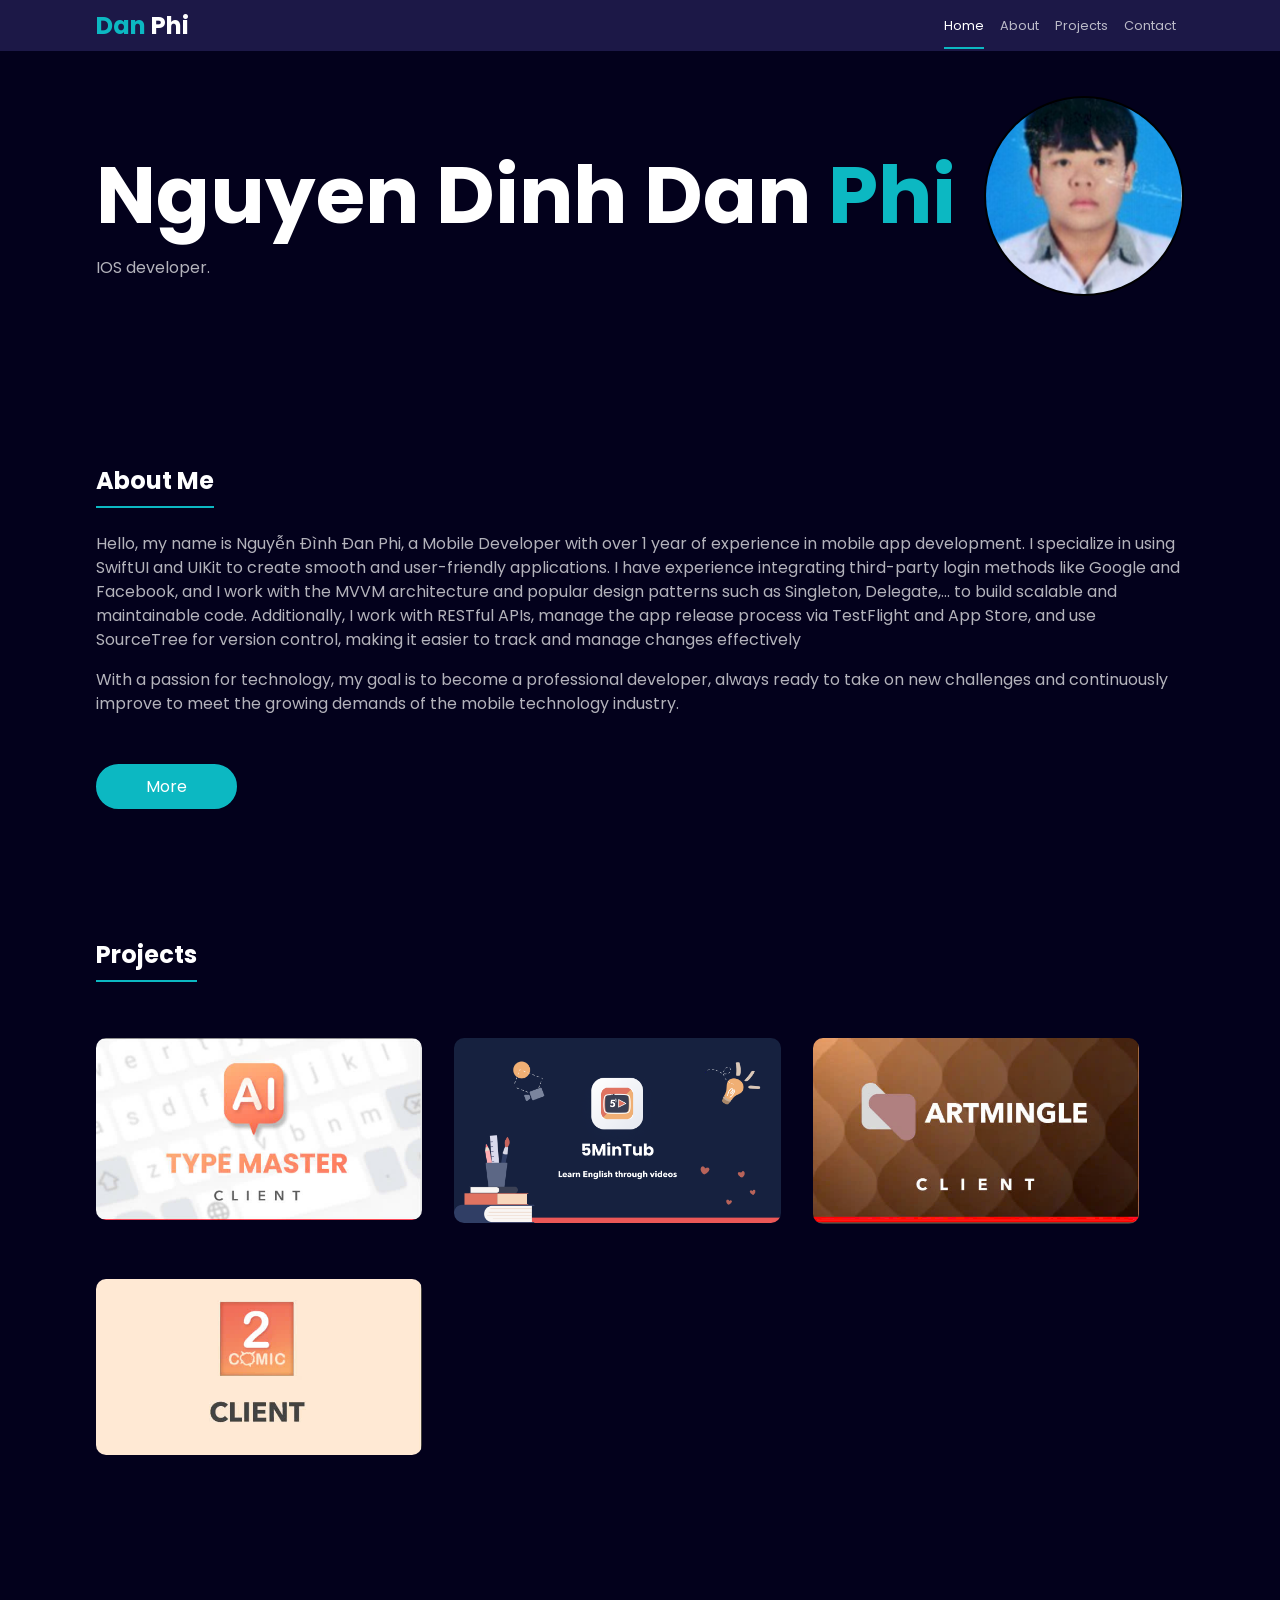
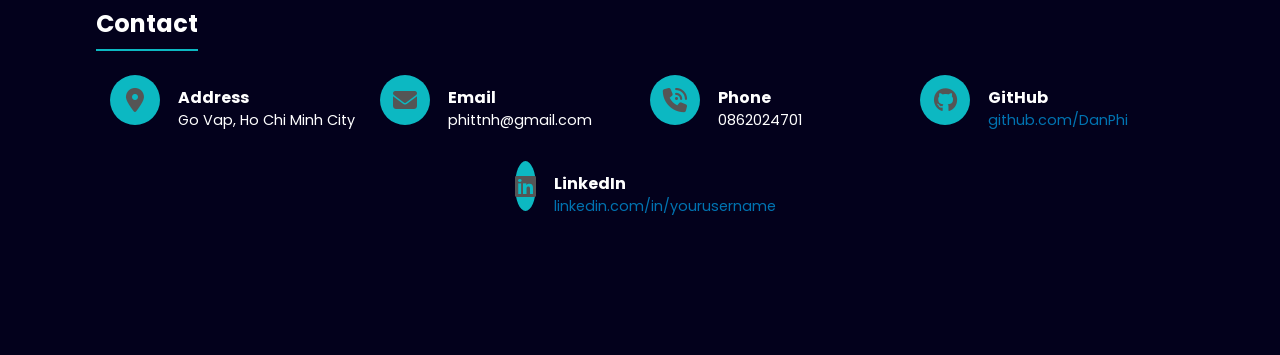
==== index.html @ 1e711413 "." ====
<!DOCTYPE html>
<html lang="en">
  <head>
    <meta charset="UTF-8" />
    <meta http-equiv="X-UA-Compatible" content="IE=edge" />
    <meta name="viewport" content="width=device-width, initial-scale=1.0" />
    <title>Document</title>
    <link
      href="https://fonts.googleapis.com/css2?family=Poppins:wght@200;300;400;500;700&display=swap"
      rel="stylesheet"
    />
    <link
      rel="stylesheet"
      href="https://cdnjs.cloudflare.com/ajax/libs/font-awesome/6.3.0/css/all.min.css"
    />
    <link rel="stylesheet" href="./css/styles.css" />
    <nav class="nav">
        <a href="" class="logo"> <span class="highlighted"> Dan</span> Phi</a>

        <div class="nav-links">
          <a href="#home" class="nav-item nav-item-active">Home</a>
          <a href="#about" class="nav-item">About</a>
          <a href="#projects" class="nav-item">projects</a>
          <a href="#contact" class="nav-item">contact</a>
        </div>

        <div class="toggler">
          <span class="line"></span><span class="line"></span
          ><span class="line"></span>
        </div>
      </nav>
  </head>
  <body>

        <script src="./js/script.js"></script>
        <section class="hero container" id="home">
            <div class="hero-info">
             <h1 class="title">Nguyen Dinh Dan<span class="highlighted"> Phi</span></h1>
             <p class="hero-description">IOS developer.</p>
           </div>
     
           <div class="hero-img">
             <img src="./image/phi.png" alt="Oliver Queen" />
           </div>
      </section>
      <section class="about container" id="about">
      
  
        <div class="about-info">
          <h2 class="secondery-title">About Me</h2>
  
          <p class="description">
            Hello, my name is Nguyễn Đình Đan Phi, a Mobile Developer with over 1 year of experience in mobile app development. 
            I specialize in using SwiftUI and UIKit to create smooth and user-friendly applications. 
            I have experience integrating third-party login methods like Google and Facebook,
             and I work with the MVVM architecture and popular design patterns such as Singleton, Delegate,...
              to build scalable and maintainable code. Additionally,
               I work with RESTful APIs, manage the app release process via 
               TestFlight and App Store, and use SourceTree for version control, 
               making it easier to track and manage changes effectively
          </p>
  
          <p class="description">
            With a passion for technology, my goal is to become a professional developer,
             always ready to take on new challenges and continuously improve to meet the growing demands of the mobile technology industry.
          </p>
  
  
          <a href="#" class="btn btn-secondery">More</a>
        </div>
      </section>
  
       
          
        
      </div>
      <section class="projects container" id="projects">
        <div class="projects-header">
          <h2 class="secondery-title">Projects</h2>
  
          
        </div>
  
        <div class="grid projects-grid">
          <div class="grid-item projects-item all design">
            <a href="https://apps.apple.com/vn/app/typemaster-b%C3%A0n-ph%C3%ADm-ai/id6470351765?l=vi">
            <img src="./image/typemaster.jpg " alt="" />
          </a>
          </div>
          <div class="grid-item projects-item unavailable">
            <img src="./image/5mintub.png" alt="" />
            <div class="caption">The publisher has discontinued publishing on the App Store.
            </div>
          </div>
          <div class="grid-item projects-item unavailable">
            <img src="./image/artmingle.jpg" alt="" />
            <div class="caption">The publisher has discontinued publishing on the App Store.
            </div>
          </div>
          <div class="grid-item projects-item unavailable">
            <img src="./image/2comic.jpg" alt="" />
            <div class="caption">The publisher has discontinued publishing on the App Store.
            </div>
          </div>
          
        </div>
      </section>
      <section class="container contact" id="contact">
        <div class="contact-info">
          <h2 class="secondery-title">Contact</h2>
          <div class="info-container">
            <div class="contact-info-item">
              <div class="contact-info-icon">
                <i class="fa-solid fa-location-dot"></i>
              </div>
              <div class="contact-info-data">
                <h3>Address</h3>
                <p>Go Vap, Ho Chi Minh City</p>
              </div>
            </div>
            <div class="contact-info-item">
              <div class="contact-info-icon">
                <i class="fa-solid fa-envelope"></i>
              </div>
              <div class="contact-info-data">
                <h3>Email</h3>
                <p>phittnh@gmail.com</p>
              </div>
            </div>
            <div class="contact-info-item">
              <div class="contact-info-icon">
                <i class="fa-solid fa-phone-volume"></i>
              </div>
              <div class="contact-info-data">
                <h3>Phone</h3>
                <p>0862024701</p>
              </div>
            </div>
            <div class="contact-info-item">
              <div class="contact-info-icon">
                <i class="fa-brands fa-github"></i>
              </div>
              <div class="contact-info-data">
                <h3>GitHub</h3>
                <p><a href="https://github.com/NguyenDinhDanPhi" target="_blank">github.com/DanPhi</a></p>
              </div>
            </div>
            <div class="contact-info-item">
              <div class="contact-info-icon">
                <i class="fa-brands fa-linkedin"></i>
              </div>
              <div class="contact-info-data">
                <h3>LinkedIn</h3>
                <p><a href="https://linkedin.com/in/yourusername" target="_blank">linkedin.com/in/yourusername</a></p>
              </div>
            </div>
          </div>
        </div>
      </section>
      
  
          <footer class="footer">
      </footer>  
        
  </body>
</html>
---- css/styles.css ----
* {
    box-sizing: border-box;
    margin: 0;
  }
  
  :root {
    --primary: #03011c;
    --secondery: #1c1847;
    --accent: #0cb8c2;
    --text: #fff;
  }
  
  html {
    scroll-behavior: smooth;
  }
  
  body {
    background: var(--primary);
    font-family: Poppins, sans-serif;
  }
  
  a {
    text-decoration: none;
    color: var(--text);
  }
  
  img {
    width: 100%;
  }
  /* utility classes */
.container {
    padding: 4rem 2rem;
    color: var(--text);
  }
  
  .highlighted {
    color: var(--accent);
  }
  
  .hidden {
    display: none;
  }
  
  .btn {
    background-color: var(--accent);
    color: var(--text);
    padding: 0.5rem 3rem;
    border-radius: 5rem;
    display: inline-block;
    margin-top: 2rem;
    border: 2px solid var(--accent);
  }
  
  .btn:hover {
    background-color: transparent;
    color: var(--accent);
  }
  .nav {
    background-color: var(--secondery);
    display: flex;
    justify-content: space-between;
    padding: 0.5rem 1rem;
    position: fixed;
    width: 100%;
  }
  
  .logo {
    font-weight: 700;
    font-size: 1.5rem;
  }
  
  .nav-links {
    position: absolute;
    display: flex;
    flex-direction: column;
    top: 50px;
    background-color: var(--secondery);
    width: 100%;
    left: -200%;
    padding: 1rem;
    transition: left 0.5s ease;
  }
  
  .nav-active {
    left: 0;
  }
  
  .nav-item {
    font-size: 0.8rem;
    opacity: 0.7;
    display: block;
    text-align: center;
    margin-bottom: 1rem;
    text-transform: capitalize;
    position: relative;
  }
  
  .nav-item::after {
    content: "";
    display: block;
    width: 100%;
    height: 2px;
    background-color: rgb(56, 56, 56);
    margin-top: 0.5rem;
  }
  
  .nav-item:hover {
    opacity: 1;
  }
  
  .nav-item-active::after {
    background-color: var(--accent);
    opacity: 1;
  }
  
  .toggler .line {
    width: 30px;
    height: 2px;
    display: block;
    background-color: var(--text);
    margin: 5px;
  }
  /* Hero styles */
.hero {
    display: flex;
    flex-direction: column-reverse;
    justify-content: center;
    align-items: center;
    color: var(--text);
  }
  
  .hero-img {
    padding-top: 2rem;
  }

  .hero-img img {
    width: 200px; /* Đặt kích thước chiều rộng (có thể tùy chỉnh) */
    height: 200px; /* Đặt kích thước chiều cao để tạo hình vuông */
    border-radius: 50%; /* Làm tròn hình ảnh */
    object-fit: cover; /* Đảm bảo hình ảnh không bị méo */
    border: 2px solid #000; /* (Tùy chọn) Thêm viền */
  }
  
  .hero-info {
    text-align: center;
    padding-top: 3rem;
  }
  
  .title {
    font-size: 2.5rem;
  }
  
  .hero-description {
    opacity: 0.7;
  }
  .about {
    color: var(--text);
  }
  
  .about-info {
    padding-top: 2rem;
  }
  
  .description {
    opacity: 0.7;
    font-size: 0.8rem;
    margin-bottom: 1rem;
    line-height: 1.5;
  }
  
  .secondery-title {
    display: inline-block;
    margin-bottom: 1.5rem;
  }
  
  .secondery-title::after {
    content: "";
    display: block;
    width: 100%;
    height: 2px;
    margin-top: 0.5rem;
    background-color: var(--accent);
  }
  /* Services styles */
.services-item {
    background: var(--secondery);
    border-radius: 10px;
    text-align: center;
    padding: 2rem 1rem;
    margin-bottom: 1.5rem;
  }
  
  .services-item i {
    font-size: 4rem;
    color: var(--accent);
    margin-bottom: 2rem;
  }
  /* Projects styles */
.projects-header {
    padding-bottom: 2rem;
  }
  
  .projects-tab-btn {
    background-color: transparent;
    border: 2px solid var(--accent);
    color: var(--text);
    padding: 0.3rem 1.5rem;
    border-radius: 5rem; 
    margin-right: 0.5rem;
    margin-bottom: 0.5rem;
  }
  
  .projects-tab-btn-active {
    background-color: var(--accent);
  }
  
  .projects-item {
    margin-bottom: 1rem;
  }
  
  .projects-item img {
    border-radius: 10px;
  }
  /* contact styles */
.contact-info-item {
    display: flex;
  }
  
  .contact-info-icon {
    width: 50px;
    height: 50px;
    background-color: var(--accent);
    border-radius: 50%;
    display: flex;
    justify-content: center;
    align-items: center;
    margin-right: 0.5rem;
    margin-bottom: 1rem;
  }
  
  .contact-form form {
    display: flex;
    flex-direction: column;
  }
  
  input,
  textarea {
    background: var(--secondery);
    border: none;
    border-radius: 10px;
    margin-top: 1rem;
    padding: 0.8rem 1rem;
  }
  .footer {
    color: var(--text);
    text-align: center;
    padding: 2rem 0;
  }
  /* Desktop Design */
@media screen and (min-width: 700px) {
    .container {
      padding: 4rem 6rem;
    }
  
    .description {
      font-size: 1rem;
    }
  
    /* grid */
    .grid {
      display: flex;
      gap: 2rem;
      flex-wrap: wrap;
    }
  
    .grid-item {
      width: 30%;
    }
  
    /* nav */
    .nav {
      padding-left: 6rem;
      padding-right: 6rem;
      justify-content: space-between;
      align-items: center;
    }
  
    .toggler {
      display: none;
    }
  
    .nav-links {
      position: static;
      flex-direction: row;
      padding: 0;
      width: auto;
    }
  
    .nav-item {
      margin: 0 0.5rem;
    }
  
    .nav-item::after {
      position: absolute;
      top: 30px;
      margin: 0;
      background: none;
    }
  
    .nav-item-active {
      opacity: 1;
    }
  
    .nav-item-active::after {
      background: var(--accent);
    }
  
    /* hero */
    .hero {
      flex-direction: row;
      justify-content: space-between;
    }
  
    .hero-info {
      text-align: left;
    }
  
    .title {
      font-size: 5rem;
    }
  
        /* About */
        .about {
        display: flex;
        justify-content: space-between;
        }
    
        .about-img {
        width: 40%;
        }
    
        .about-info {
        width: 100%;
        }
    
        /* contact */
       /* Contact Section */
.contact {
    display: flex;
    justify-content: center;
    align-items: flex-start;
  }
  
  .info-container {
    display: flex;
    flex-wrap: wrap; /* Để tự động xuống dòng nếu không đủ chỗ */
    gap: 20px;       /* Khoảng cách giữa các mục */
    justify-content: center;
  }
  
  .contact-info-item {
    display: flex;
    align-items: center;
    gap: 10px; /* Khoảng cách giữa icon và nội dung */
    width: 250px; /* Đặt kích thước cố định hoặc linh hoạt */
  }
  
  .contact-info-icon {
    font-size: 1.5rem;
    color: #555;
  }
  
  .contact-info-data h3 {
    font-size: 1rem;
    margin: 0;
  }
  
  .contact-info-data p {
    margin: 0;
    font-size: 0.9rem;
  }
  
  .contact-info-data a {
    color: #0073b1;
    text-decoration: none;
  }
  
  .contact-info-data a:hover {
    text-decoration: underline;
  }  
 }
 .grid-item.unavailable {
  position: relative;
  display: inline-block;
}

.grid-item.unavailable .caption {
  display: none;
  position: absolute;
  bottom: 10px;
  left: 50%;
  transform: translateX(-50%);
  background-color: rgba(0, 0, 0, 0.7);
  color: #fff;
  padding: 5px 10px;
  border-radius: 5px;
  font-size: 14px;
  width: 80%; /* Tăng chiều ngang bằng % */
  text-align: center; /* Canh giữa nội dung */
}


.grid-item.unavailable:hover .caption {
  display: block;
}
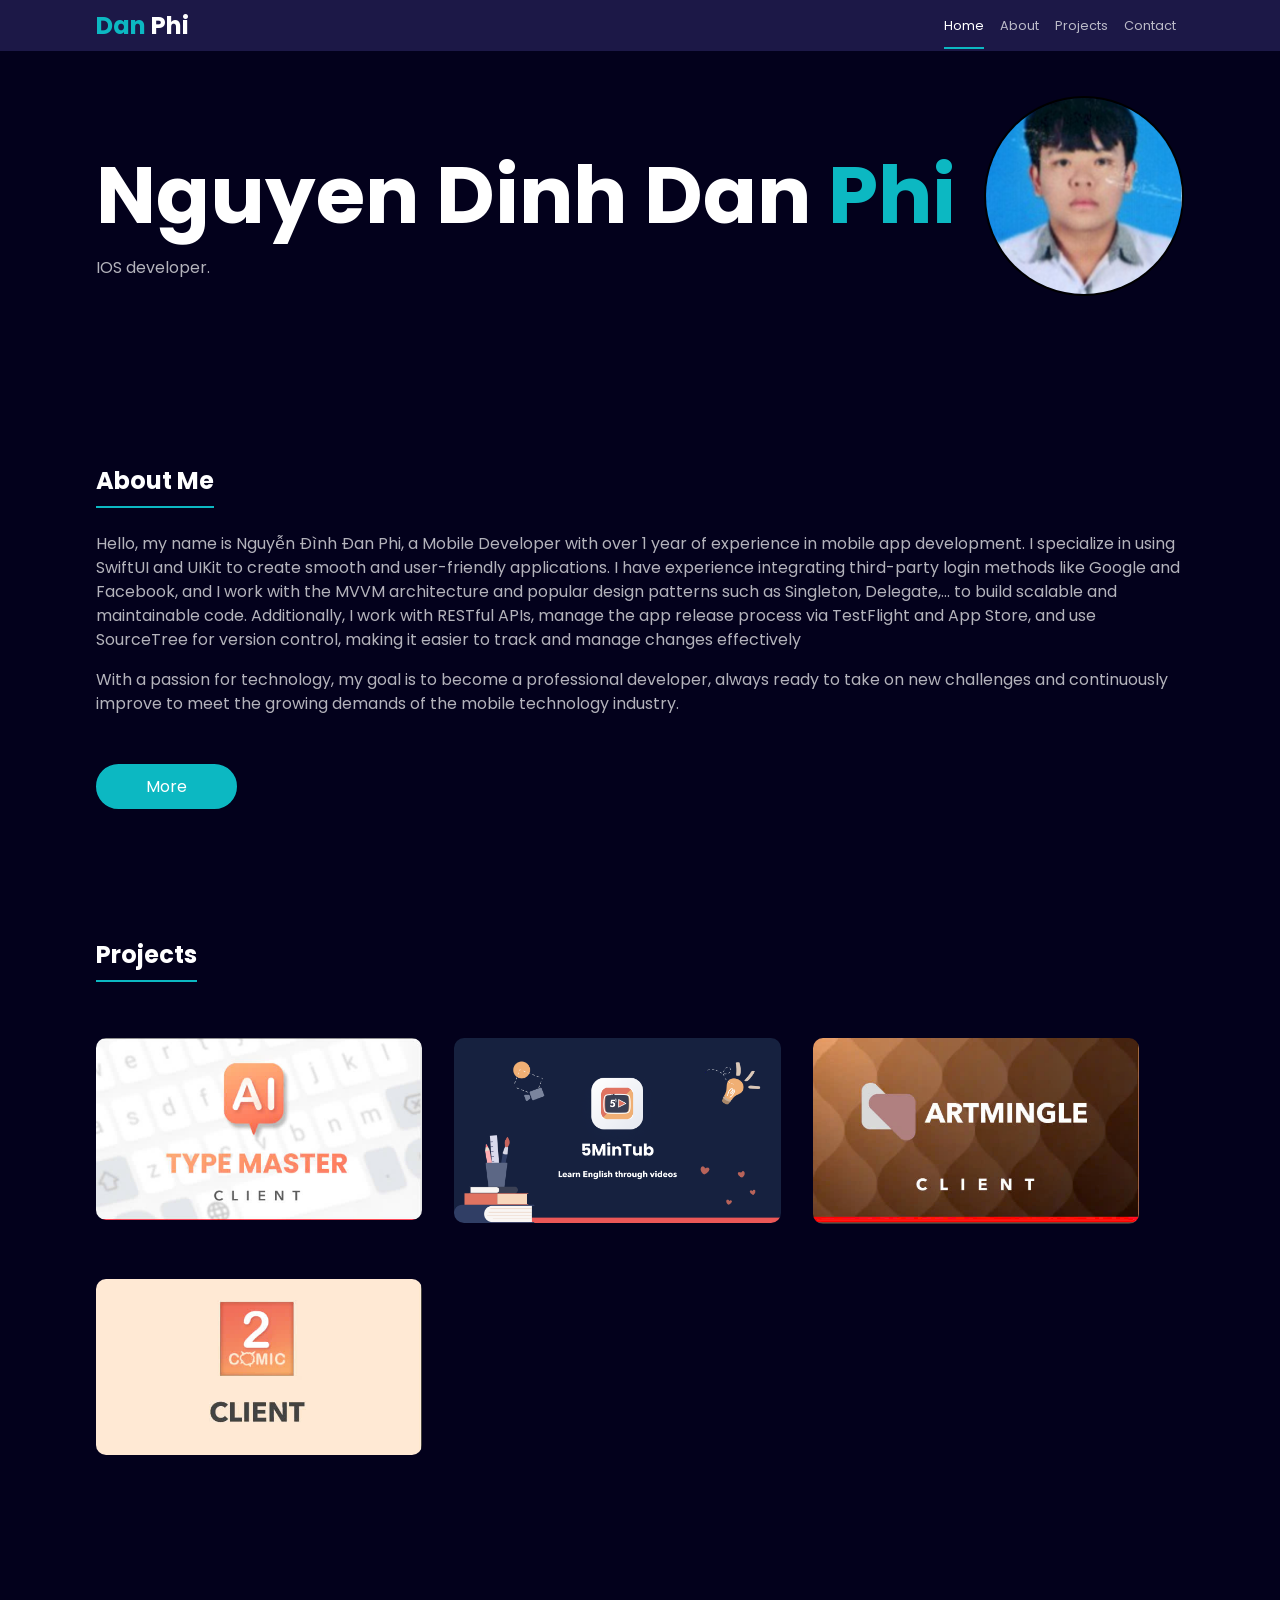
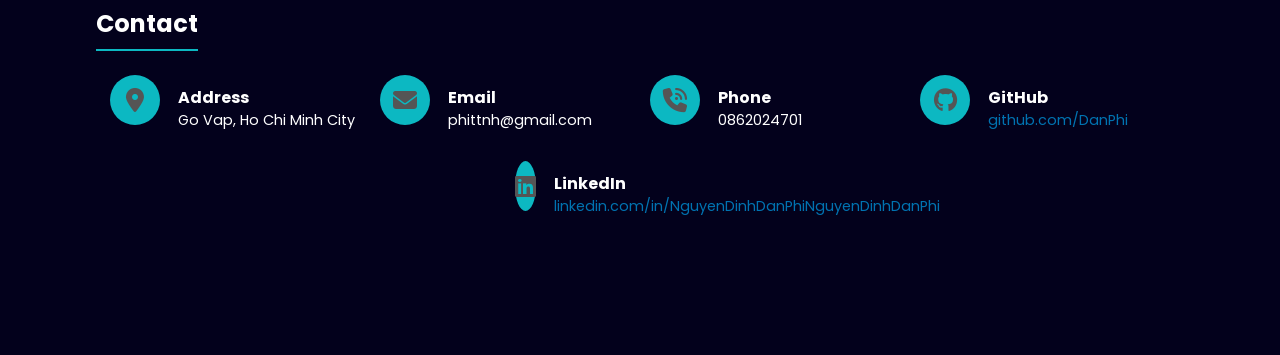
==== commit 19fa69f9: "change link" ====
--- a/index.html
+++ b/index.html
@@ -4,7 +4,8 @@
     <meta charset="UTF-8" />
     <meta http-equiv="X-UA-Compatible" content="IE=edge" />
     <meta name="viewport" content="width=device-width, initial-scale=1.0" />
-    <title>Document</title>
+    <title>Nguyen Dinh Dan Phi
+    </title>
     <link
       href="https://fonts.googleapis.com/css2?family=Poppins:wght@200;300;400;500;700&display=swap"
       rel="stylesheet"
@@ -151,7 +152,7 @@
               </div>
               <div class="contact-info-data">
                 <h3>LinkedIn</h3>
-                <p><a href="https://linkedin.com/in/yourusername" target="_blank">linkedin.com/in/yourusername</a></p>
+                <p><a href="https://www.linkedin.com/in/nguyen-dinh-dan-phi-95a1b9267/" target="_blank">linkedin.com/in/NguyenDinhDanPhiNguyenDinhDanPhi</a></p>
               </div>
             </div>
           </div>
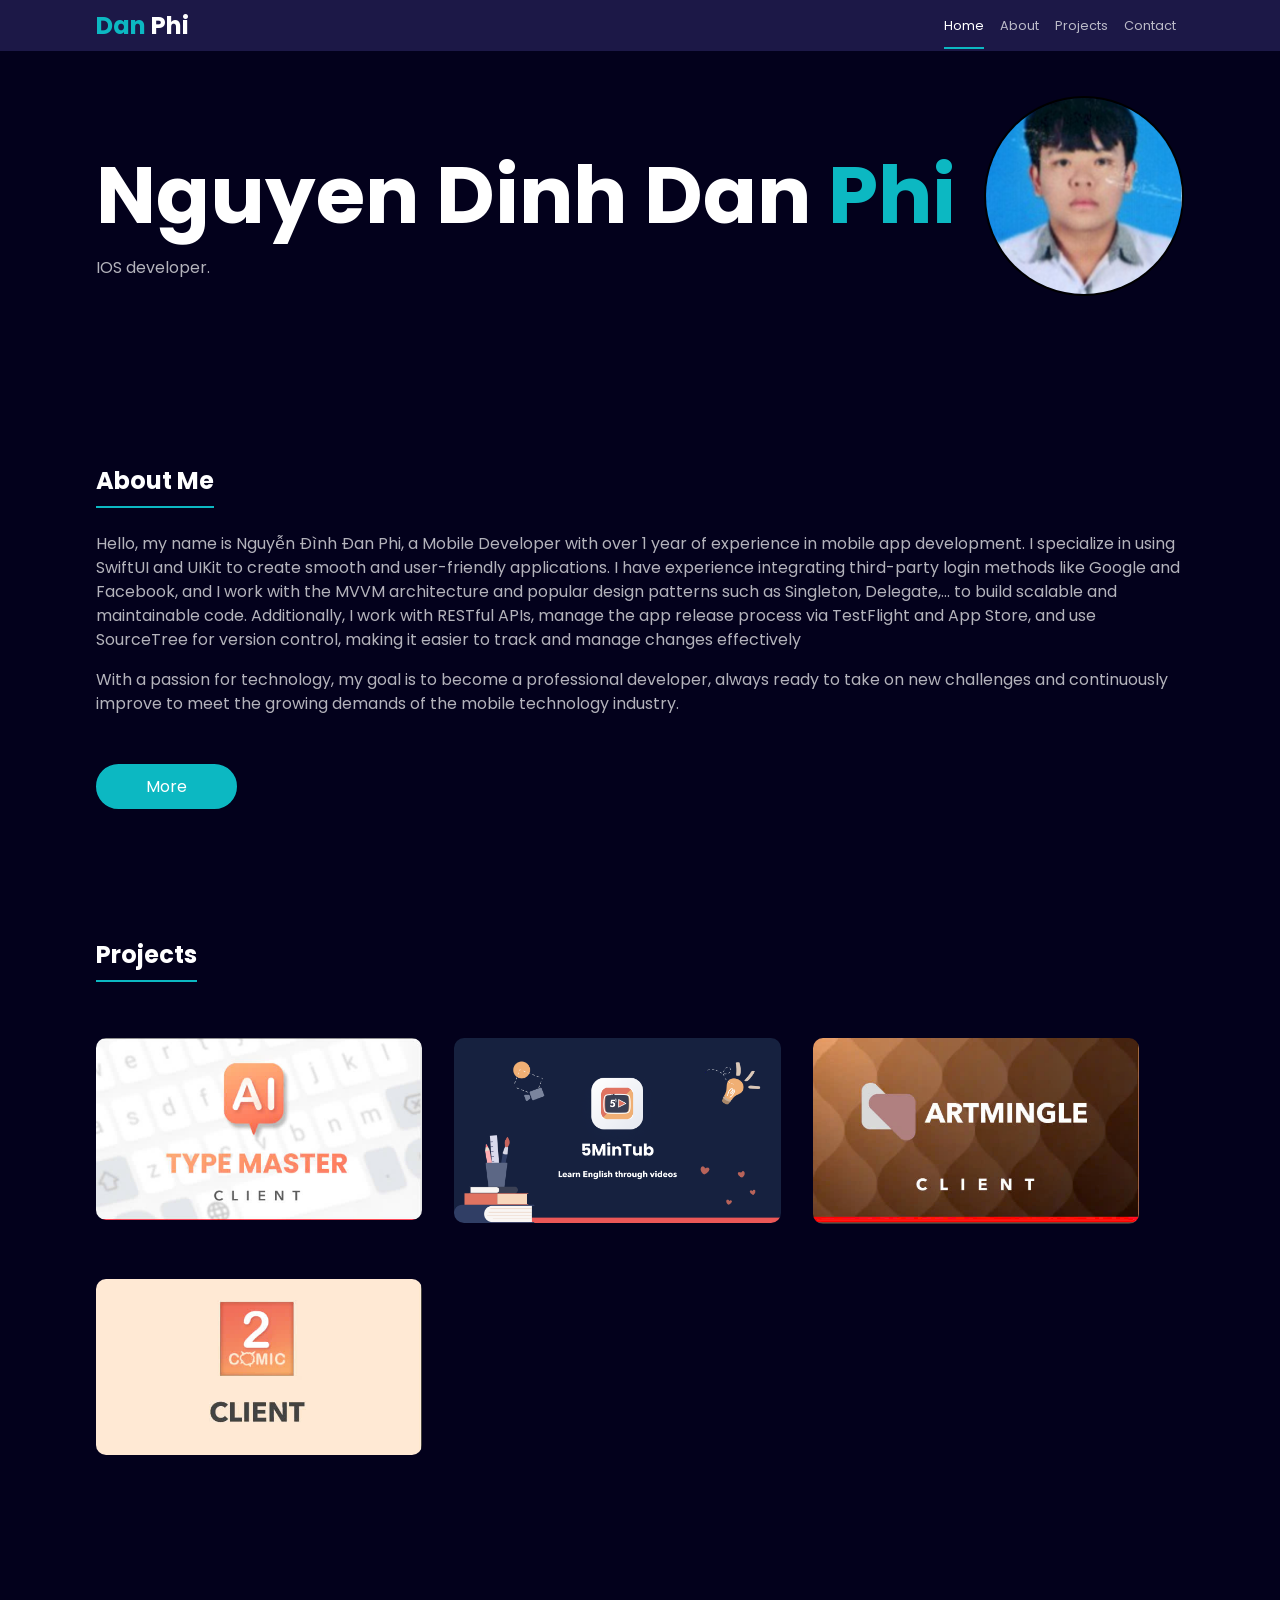
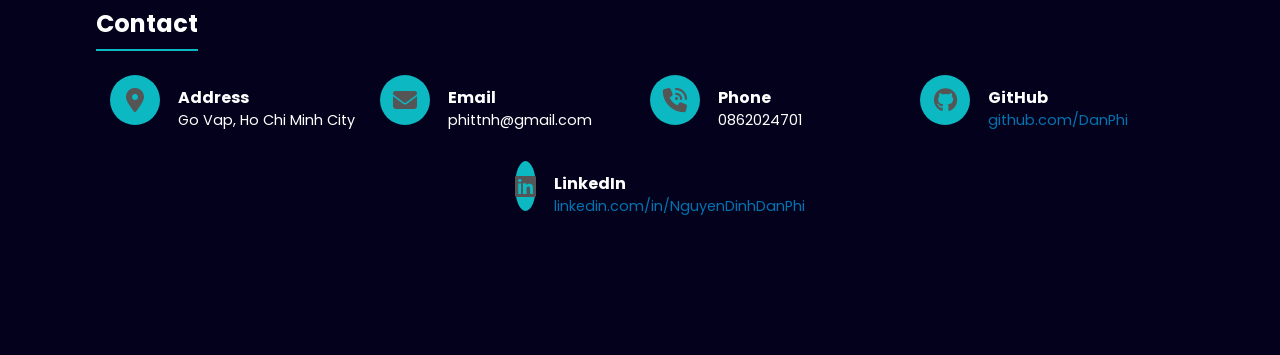
==== commit c211fca3: "fix display" ====
--- a/index.html
+++ b/index.html
@@ -152,7 +152,7 @@
               </div>
               <div class="contact-info-data">
                 <h3>LinkedIn</h3>
-                <p><a href="https://www.linkedin.com/in/nguyen-dinh-dan-phi-95a1b9267/" target="_blank">linkedin.com/in/NguyenDinhDanPhiNguyenDinhDanPhi</a></p>
+                <p><a href="https://www.linkedin.com/in/nguyen-dinh-dan-phi-95a1b9267/" target="_blank">linkedin.com/in/NguyenDinhDanPhi</a></p>
               </div>
             </div>
           </div>
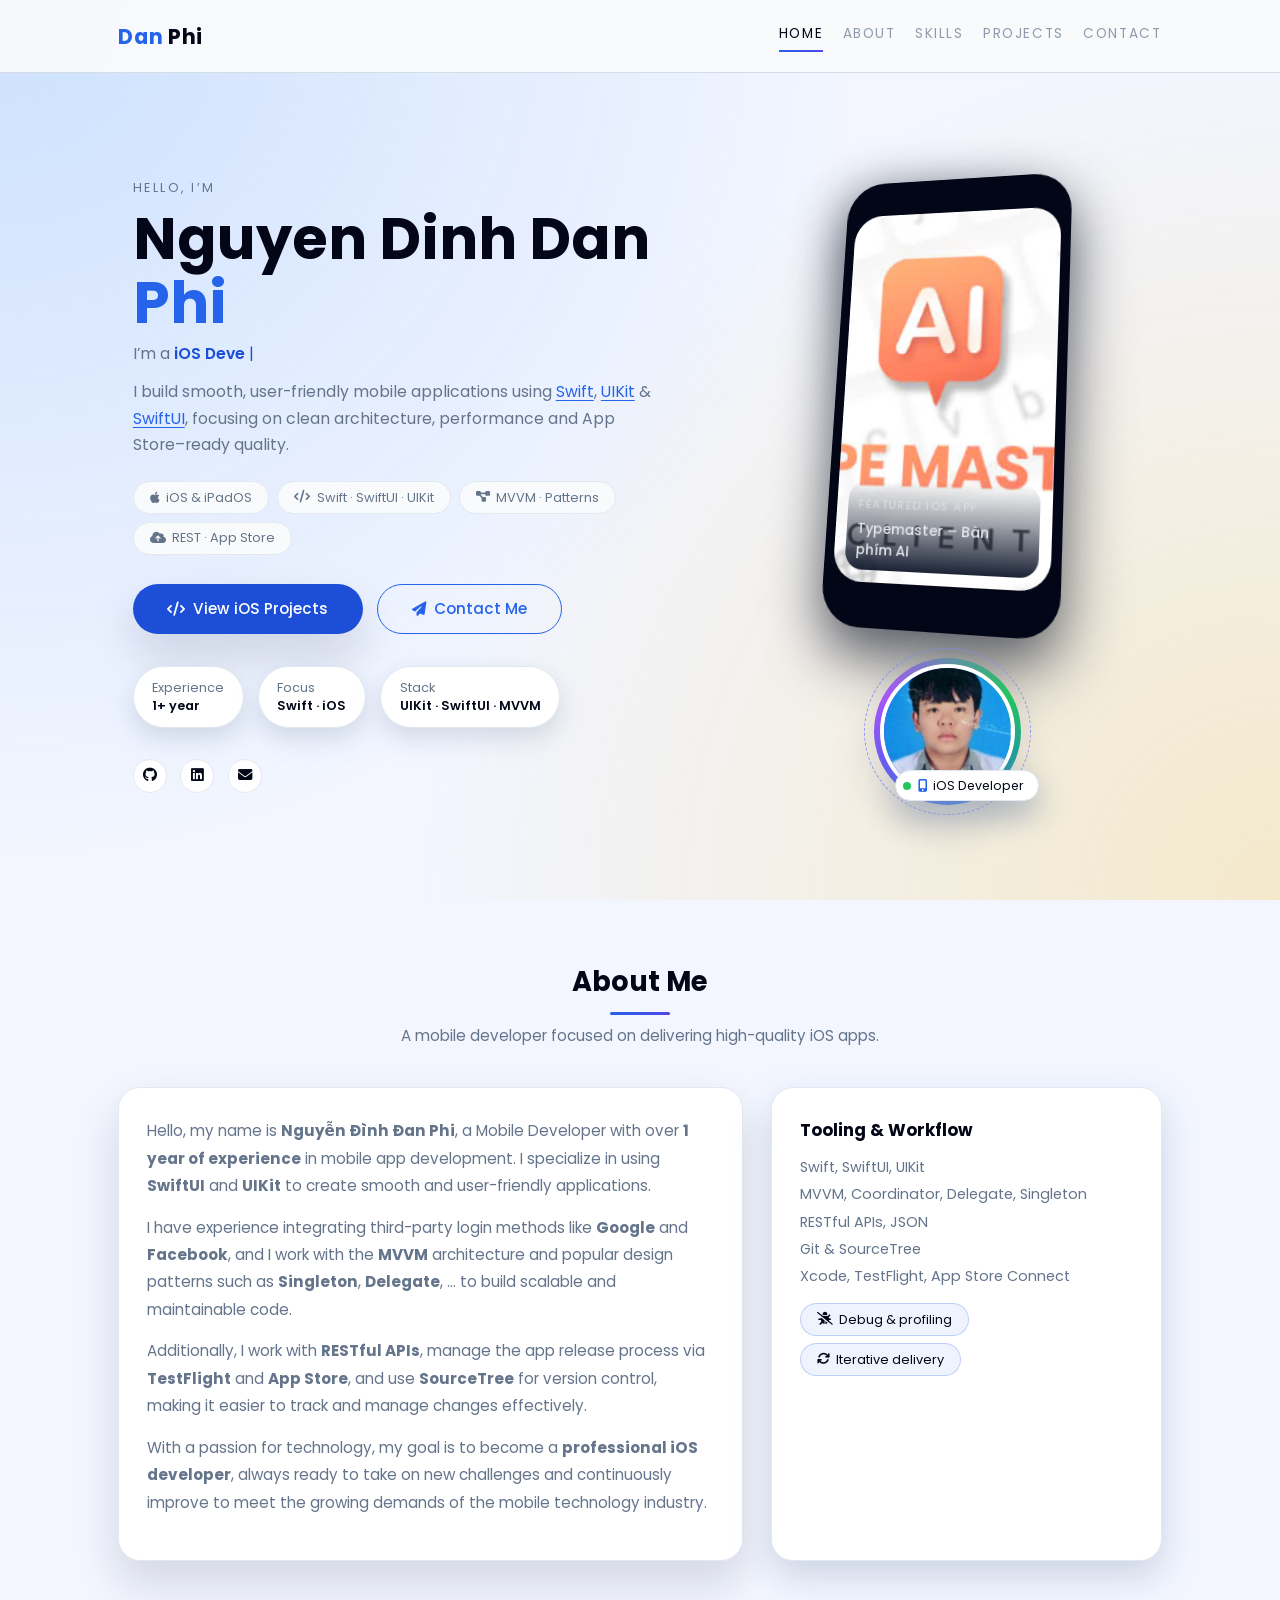
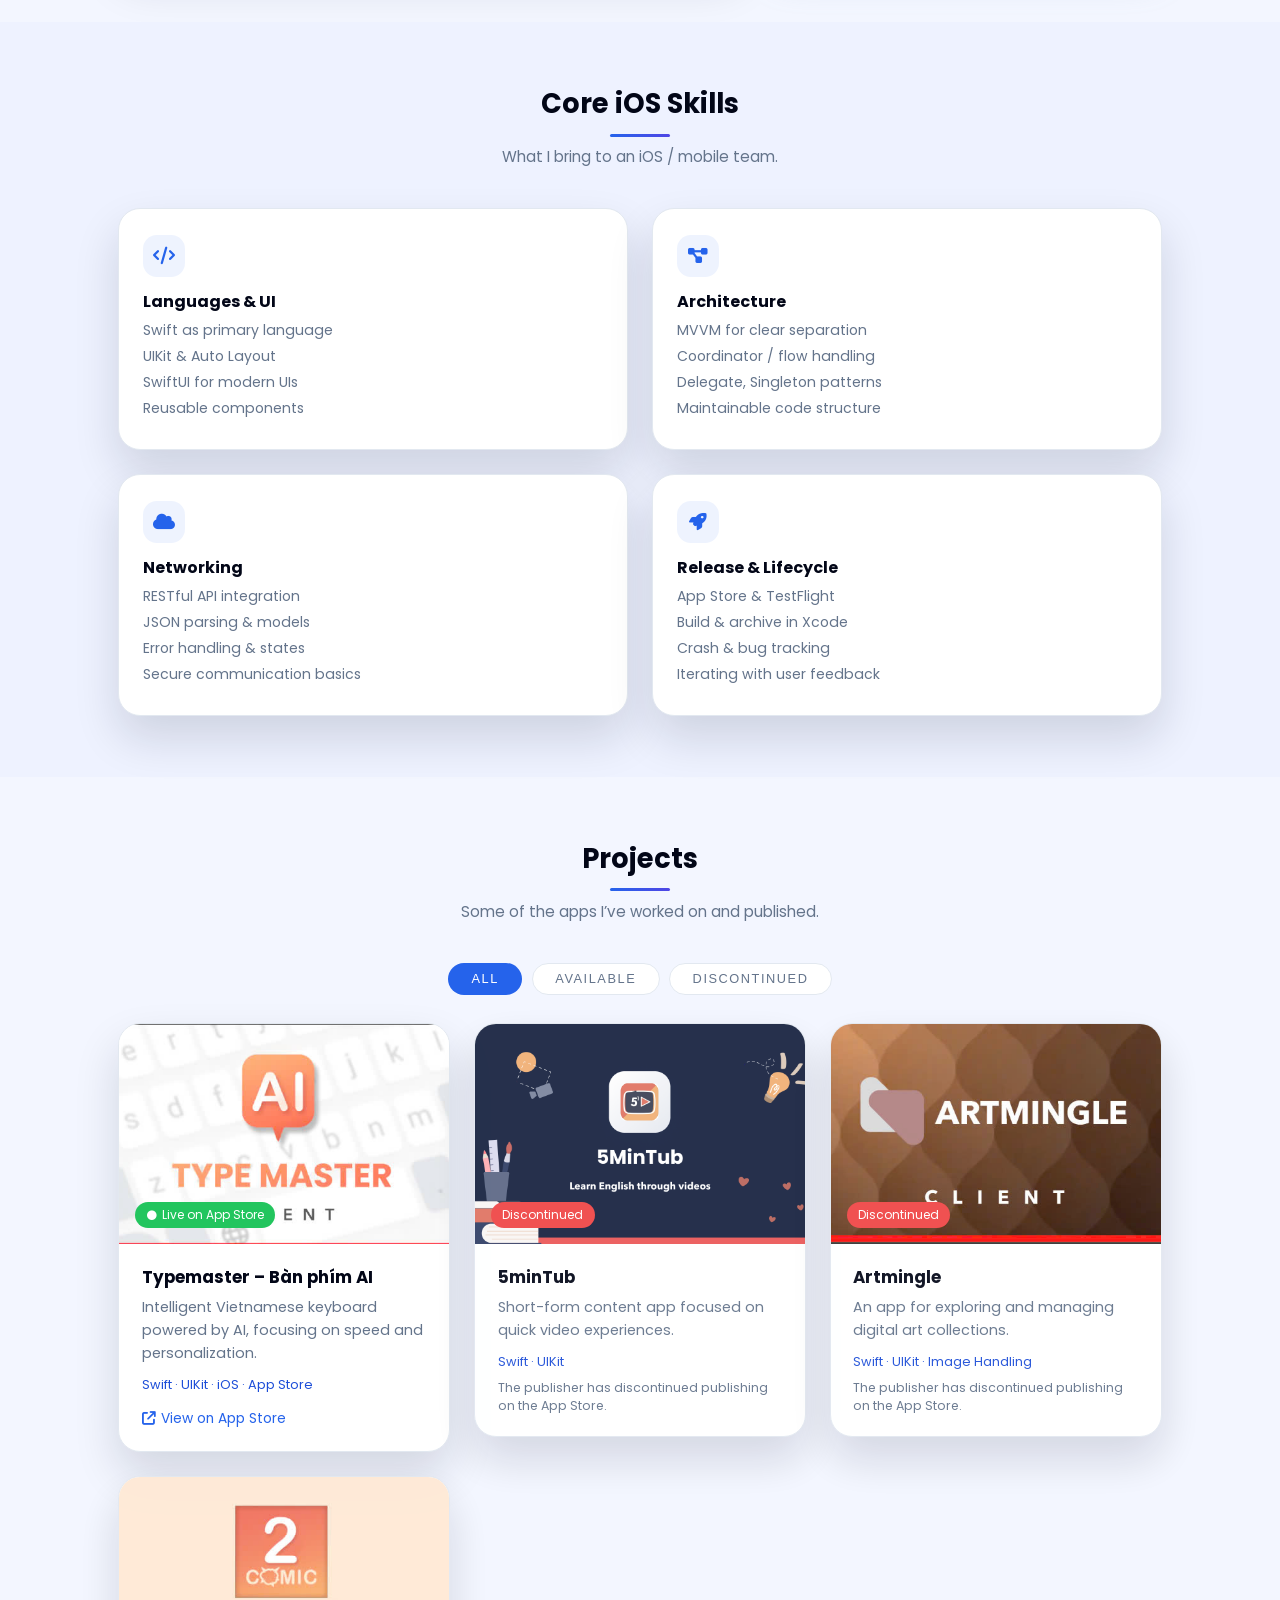
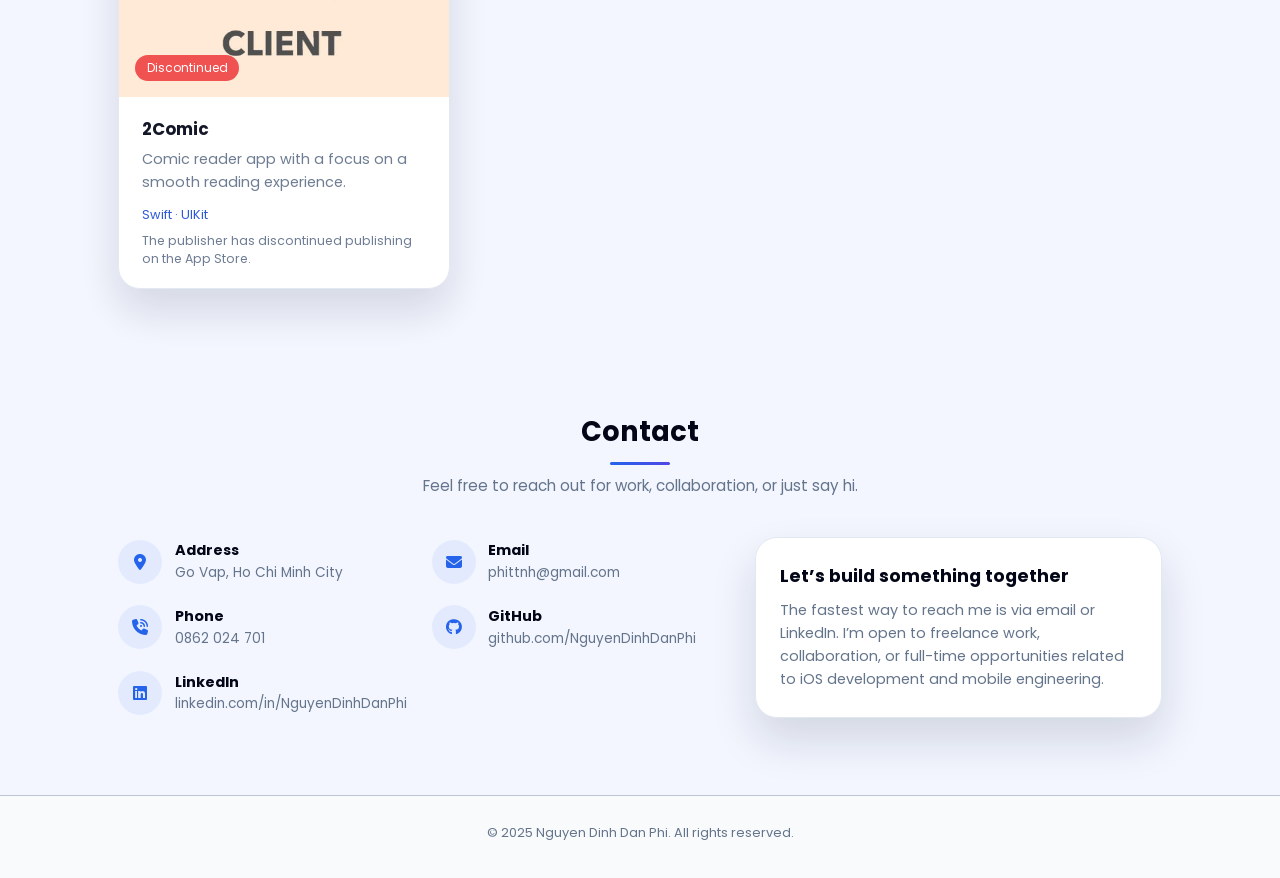
==== commit c83a65fb: "change template" ====
--- a/index.html
+++ b/index.html
@@ -4,164 +4,534 @@
     <meta charset="UTF-8" />
     <meta http-equiv="X-UA-Compatible" content="IE=edge" />
     <meta name="viewport" content="width=device-width, initial-scale=1.0" />
-    <title>Nguyen Dinh Dan Phi
-    </title>
+    <title>Nguyen Dinh Dan Phi · iOS Developer</title>
+
+    <!-- Fonts -->
     <link
-      href="https://fonts.googleapis.com/css2?family=Poppins:wght@200;300;400;500;700&display=swap"
+      href="https://fonts.googleapis.com/css2?family=Poppins:wght@200;300;400;500;600;700&display=swap"
       rel="stylesheet"
     />
+
+    <!-- Icons -->
     <link
       rel="stylesheet"
       href="https://cdnjs.cloudflare.com/ajax/libs/font-awesome/6.3.0/css/all.min.css"
     />
+
+    <!-- Styles -->
     <link rel="stylesheet" href="./css/styles.css" />
-    <nav class="nav">
-        <a href="" class="logo"> <span class="highlighted"> Dan</span> Phi</a>
+  </head>
+  <body>
+    <!-- Background blobs -->
+    <div class="page-bg"></div>
+
+    <!-- ========= NAVBAR ========= -->
+    <header class="header">
+      <nav class="nav container">
+        <a href="#home" class="logo">
+          <span class="highlighted">Dan</span> Phi
+        </a>
 
         <div class="nav-links">
           <a href="#home" class="nav-item nav-item-active">Home</a>
           <a href="#about" class="nav-item">About</a>
-          <a href="#projects" class="nav-item">projects</a>
-          <a href="#contact" class="nav-item">contact</a>
+          <a href="#skills" class="nav-item">Skills</a>
+          <a href="#projects" class="nav-item">Projects</a>
+          <a href="#contact" class="nav-item">Contact</a>
         </div>
 
-        <div class="toggler">
-          <span class="line"></span><span class="line"></span
-          ><span class="line"></span>
-        </div>
+        <button class="toggler" aria-label="Open navigation">
+          <span class="line"></span>
+          <span class="line"></span>
+          <span class="line"></span>
+        </button>
       </nav>
-  </head>
-  <body>
-
-        <script src="./js/script.js"></script>
-        <section class="hero container" id="home">
-            <div class="hero-info">
-             <h1 class="title">Nguyen Dinh Dan<span class="highlighted"> Phi</span></h1>
-             <p class="hero-description">IOS developer.</p>
-           </div>
-     
-           <div class="hero-img">
-             <img src="./image/phi.png" alt="Oliver Queen" />
-           </div>
-      </section>
-      <section class="about container" id="about">
-      
-  
-        <div class="about-info">
-          <h2 class="secondery-title">About Me</h2>
-  
-          <p class="description">
-            Hello, my name is Nguyễn Đình Đan Phi, a Mobile Developer with over 1 year of experience in mobile app development. 
-            I specialize in using SwiftUI and UIKit to create smooth and user-friendly applications. 
-            I have experience integrating third-party login methods like Google and Facebook,
-             and I work with the MVVM architecture and popular design patterns such as Singleton, Delegate,...
-              to build scalable and maintainable code. Additionally,
-               I work with RESTful APIs, manage the app release process via 
-               TestFlight and App Store, and use SourceTree for version control, 
-               making it easier to track and manage changes effectively
-          </p>
-  
-          <p class="description">
-            With a passion for technology, my goal is to become a professional developer,
-             always ready to take on new challenges and continuously improve to meet the growing demands of the mobile technology industry.
-          </p>
-  
-  
-          <a href="#" class="btn btn-secondery">More</a>
+    </header>
+
+    <main>
+      <!-- ========= HERO (REDESIGNED) ========= -->
+      <section class="section hero" id="home">
+        <div class="container hero-inner">
+          <!-- Left: text -->
+          <div class="hero-info" data-animate="fade-left">
+            <p class="hero-kicker">HELLO, I’M</p>
+            <h1 class="title">
+              Nguyen Dinh Dan <span class="highlighted">Phi</span>
+            </h1>
+
+            <p class="hero-role-line">
+              I’m a
+              <span id="typed-role" class="typed-role">Swift Enthusiast</span>
+              <span class="typed-cursor">|</span>
+            </p>
+
+            <p class="hero-description">
+              I build smooth, user-friendly mobile applications using
+              <a href="#skills" class="hero-link">Swift</a>,
+              <a href="#skills" class="hero-link">UIKit</a> &
+              <a href="#skills" class="hero-link">SwiftUI</a>, focusing on clean
+              architecture, performance and App Store–ready quality.
+            </p>
+
+            <div class="hero-chips">
+              <span class="pill-soft">
+                <i class="fa-brands fa-apple"></i> iOS &amp; iPadOS
+              </span>
+              <span class="pill-soft">
+                <i class="fa-solid fa-code"></i> Swift · SwiftUI · UIKit
+              </span>
+              <span class="pill-soft">
+                <i class="fa-solid fa-diagram-project"></i> MVVM · Patterns
+              </span>
+              <span class="pill-soft">
+                <i class="fa-solid fa-cloud-arrow-up"></i> REST · App Store
+              </span>
+            </div>
+
+            <div class="hero-actions">
+              <a href="#projects" class="btn btn-primary">
+                <i class="fa-solid fa-code"></i>
+                View iOS Projects
+              </a>
+              <a href="#contact" class="btn btn-outline">
+                <i class="fa-solid fa-paper-plane"></i>
+                Contact Me
+              </a>
+            </div>
+
+            <div class="hero-meta">
+              <div class="hero-meta-item">
+                <span class="meta-label">Experience</span>
+                <span class="meta-value">1+ year</span>
+              </div>
+              <div class="hero-meta-item">
+                <span class="meta-label">Focus</span>
+                <span class="meta-value">Swift · iOS</span>
+              </div>
+              <div class="hero-meta-item">
+                <span class="meta-label">Stack</span>
+                <span class="meta-value">UIKit · SwiftUI · MVVM</span>
+              </div>
+            </div>
+
+            <div class="hero-socials">
+              <a
+                href="https://github.com/NguyenDinhDanPhi"
+                target="_blank"
+                aria-label="GitHub"
+              >
+                <i class="fa-brands fa-github"></i>
+              </a>
+              <a
+                href="https://www.linkedin.com/in/nguyen-dinh-dan-phi-95a1b9267/"
+                target="_blank"
+                aria-label="LinkedIn"
+              >
+                <i class="fa-brands fa-linkedin"></i>
+              </a>
+              <a href="mailto:phittnh@gmail.com" aria-label="Email">
+                <i class="fa-solid fa-envelope"></i>
+              </a>
+            </div>
+          </div>
+
+          <!-- Right: device + avatar -->
+          <div class="hero-visual" data-animate="fade-right">
+            <div class="hero-device-wrapper">
+              <div class="hero-device-shadow"></div>
+              <div class="hero-device">
+                <div class="hero-device-notch"></div>
+                <div class="hero-device-screen">
+                  <img
+                    src="./image/typemaster.jpg"
+                    alt="Typemaster – Bàn phím AI"
+                  />
+                  <div class="hero-device-overlay">
+                    <span class="device-label">Featured iOS App</span>
+                    <span class="device-title">Typemaster – Bàn phím AI</span>
+                  </div>
+                </div>
+              </div>
+            </div>
+
+            <div class="hero-avatar" data-animate="float">
+              <div class="hero-avatar-orbit"></div>
+              <div class="hero-avatar-border">
+                <img src="./image/phi.png" alt="Nguyen Dinh Dan Phi" />
+              </div>
+              <div class="hero-avatar-badge">
+                <span class="badge-dot"></span>
+                <span class="badge-text">
+                  <i class="fa-solid fa-mobile-screen-button"></i>
+                  iOS Developer
+                </span>
+              </div>
+            </div>
+          </div>
         </div>
       </section>
-  
-       
-          
-        
-      </div>
-      <section class="projects container" id="projects">
-        <div class="projects-header">
-          <h2 class="secondery-title">Projects</h2>
-  
-          
-        </div>
-  
-        <div class="grid projects-grid">
-          <div class="grid-item projects-item all design">
-            <a href="https://apps.apple.com/vn/app/typemaster-b%C3%A0n-ph%C3%ADm-ai/id6470351765?l=vi">
-            <img src="./image/typemaster.jpg " alt="" />
-          </a>
-          </div>
-          <div class="grid-item projects-item unavailable">
-            <img src="./image/5mintub.png" alt="" />
-            <div class="caption">The publisher has discontinued publishing on the App Store.
-            </div>
-          </div>
-          <div class="grid-item projects-item unavailable">
-            <img src="./image/artmingle.jpg" alt="" />
-            <div class="caption">The publisher has discontinued publishing on the App Store.
-            </div>
-          </div>
-          <div class="grid-item projects-item unavailable">
-            <img src="./image/2comic.jpg" alt="" />
-            <div class="caption">The publisher has discontinued publishing on the App Store.
-            </div>
-          </div>
-          
+
+      <!-- ========= ABOUT ========= -->
+      <section class="section" id="about">
+        <div class="container">
+          <div class="section-header" data-animate="fade-up">
+            <h2 class="secondary-title">About Me</h2>
+            <p class="section-subtitle">
+              A mobile developer focused on delivering high-quality iOS apps.
+            </p>
+          </div>
+
+          <div class="about-grid">
+            <article class="about-card" data-animate="fade-left">
+              <p class="description">
+                Hello, my name is <strong>Nguyễn Đình Đan Phi</strong>, a Mobile
+                Developer with over <strong>1 year of experience</strong> in
+                mobile app development. I specialize in using
+                <strong>SwiftUI</strong> and <strong>UIKit</strong> to create
+                smooth and user-friendly applications.
+              </p>
+
+              <p class="description">
+                I have experience integrating third-party login methods like
+                <strong>Google</strong> and <strong>Facebook</strong>, and I
+                work with the <strong>MVVM</strong> architecture and popular
+                design patterns such as <strong>Singleton</strong>,
+                <strong>Delegate</strong>, ... to build scalable and
+                maintainable code.
+              </p>
+
+              <p class="description">
+                Additionally, I work with <strong>RESTful APIs</strong>, manage
+                the app release process via <strong>TestFlight</strong> and
+                <strong>App Store</strong>, and use <strong>SourceTree</strong>
+                for version control, making it easier to track and manage
+                changes effectively.
+              </p>
+
+              <p class="description">
+                With a passion for technology, my goal is to become a
+                <strong>professional iOS developer</strong>, always ready to
+                take on new challenges and continuously improve to meet the
+                growing demands of the mobile technology industry.
+              </p>
+            </article>
+
+            <aside class="about-card about-card--side" data-animate="fade-right">
+              <h3 class="about-side-title">Tooling &amp; Workflow</h3>
+              <ul class="skills-list">
+                <li>Swift, SwiftUI, UIKit</li>
+                <li>MVVM, Coordinator, Delegate, Singleton</li>
+                <li>RESTful APIs, JSON</li>
+                <li>Git &amp; SourceTree</li>
+                <li>Xcode, TestFlight, App Store Connect</li>
+              </ul>
+
+              <div class="about-side-pills">
+                <span class="pill">
+                  <i class="fa-solid fa-bug-slash"></i> Debug &amp; profiling
+                </span>
+                <span class="pill">
+                  <i class="fa-solid fa-arrows-rotate"></i> Iterative delivery
+                </span>
+              </div>
+            </aside>
+          </div>
         </div>
       </section>
-      <section class="container contact" id="contact">
-        <div class="contact-info">
-          <h2 class="secondery-title">Contact</h2>
-          <div class="info-container">
-            <div class="contact-info-item">
-              <div class="contact-info-icon">
-                <i class="fa-solid fa-location-dot"></i>
-              </div>
-              <div class="contact-info-data">
-                <h3>Address</h3>
-                <p>Go Vap, Ho Chi Minh City</p>
-              </div>
-            </div>
-            <div class="contact-info-item">
-              <div class="contact-info-icon">
-                <i class="fa-solid fa-envelope"></i>
-              </div>
-              <div class="contact-info-data">
-                <h3>Email</h3>
-                <p>phittnh@gmail.com</p>
-              </div>
-            </div>
-            <div class="contact-info-item">
-              <div class="contact-info-icon">
-                <i class="fa-solid fa-phone-volume"></i>
-              </div>
-              <div class="contact-info-data">
-                <h3>Phone</h3>
-                <p>0862024701</p>
-              </div>
-            </div>
-            <div class="contact-info-item">
-              <div class="contact-info-icon">
-                <i class="fa-brands fa-github"></i>
-              </div>
-              <div class="contact-info-data">
-                <h3>GitHub</h3>
-                <p><a href="https://github.com/NguyenDinhDanPhi" target="_blank">github.com/DanPhi</a></p>
-              </div>
-            </div>
-            <div class="contact-info-item">
-              <div class="contact-info-icon">
-                <i class="fa-brands fa-linkedin"></i>
-              </div>
-              <div class="contact-info-data">
-                <h3>LinkedIn</h3>
-                <p><a href="https://www.linkedin.com/in/nguyen-dinh-dan-phi-95a1b9267/" target="_blank">linkedin.com/in/NguyenDinhDanPhi</a></p>
-              </div>
-            </div>
+
+      <!-- ========= CORE IOS SKILLS ========= -->
+      <section class="section section-alt" id="skills">
+        <div class="container">
+          <div class="section-header" data-animate="fade-up">
+            <h2 class="secondary-title">Core iOS Skills</h2>
+            <p class="section-subtitle">
+              What I bring to an iOS / mobile team.
+            </p>
+          </div>
+
+          <div class="skills-grid">
+            <article class="skill-card" data-animate="fade-up">
+              <div class="skill-icon">
+                <i class="fa-solid fa-code"></i>
+              </div>
+              <h3>Languages &amp; UI</h3>
+              <ul>
+                <li>Swift as primary language</li>
+                <li>UIKit &amp; Auto Layout</li>
+                <li>SwiftUI for modern UIs</li>
+                <li>Reusable components</li>
+              </ul>
+            </article>
+
+            <article class="skill-card" data-animate="fade-up">
+              <div class="skill-icon">
+                <i class="fa-solid fa-diagram-project"></i>
+              </div>
+              <h3>Architecture</h3>
+              <ul>
+                <li>MVVM for clear separation</li>
+                <li>Coordinator / flow handling</li>
+                <li>Delegate, Singleton patterns</li>
+                <li>Maintainable code structure</li>
+              </ul>
+            </article>
+
+            <article class="skill-card" data-animate="fade-up">
+              <div class="skill-icon">
+                <i class="fa-solid fa-cloud"></i>
+              </div>
+              <h3>Networking</h3>
+              <ul>
+                <li>RESTful API integration</li>
+                <li>JSON parsing &amp; models</li>
+                <li>Error handling &amp; states</li>
+                <li>Secure communication basics</li>
+              </ul>
+            </article>
+
+            <article class="skill-card" data-animate="fade-up">
+              <div class="skill-icon">
+                <i class="fa-solid fa-rocket"></i>
+              </div>
+              <h3>Release &amp; Lifecycle</h3>
+              <ul>
+                <li>App Store &amp; TestFlight</li>
+                <li>Build &amp; archive in Xcode</li>
+                <li>Crash &amp; bug tracking</li>
+                <li>Iterating with user feedback</li>
+              </ul>
+            </article>
           </div>
         </div>
       </section>
-      
-  
-          <footer class="footer">
-      </footer>  
-        
+
+      <!-- ========= PROJECTS ========= -->
+      <section class="section" id="projects">
+        <div class="container">
+          <div class="section-header" data-animate="fade-up">
+            <h2 class="secondary-title">Projects</h2>
+            <p class="section-subtitle">
+              Some of the apps I’ve worked on and published.
+            </p>
+          </div>
+
+          <div class="projects-tabs" data-animate="fade-up">
+            <button
+              class="projects-tab-btn projects-tab-btn-active"
+              id="all"
+            >
+              All
+            </button>
+            <button class="projects-tab-btn" id="available">Available</button>
+            <button class="projects-tab-btn" id="unavailable">
+              Discontinued
+            </button>
+          </div>
+
+          <div class="grid projects-grid">
+            <!-- Typemaster - Available -->
+            <div
+              class="grid-item projects-item all available"
+              data-animate="fade-up"
+            >
+              <article class="project-card">
+                <div class="project-thumb">
+                  <a
+                    href="https://apps.apple.com/vn/app/typemaster-b%C3%A0n-ph%C3%ADm-ai/id6470351765?l=vi"
+                    target="_blank"
+                  >
+                    <img src="./image/typemaster.jpg" alt="Typemaster" />
+                  </a>
+                  <span class="badge badge-live">
+                    <i class="fa-solid fa-circle"></i>
+                    Live on App Store
+                  </span>
+                </div>
+                <div class="project-body">
+                  <h3 class="project-title">Typemaster – Bàn phím AI</h3>
+                  <p class="project-description">
+                    Intelligent Vietnamese keyboard powered by AI, focusing on
+                    speed and personalization.
+                  </p>
+                  <p class="project-tech">Swift · UIKit · iOS · App Store</p>
+                  <a
+                    href="https://apps.apple.com/vn/app/typemaster-b%C3%A0n-ph%C3%ADm-ai/id6470351765?l=vi"
+                    target="_blank"
+                    class="project-link"
+                  >
+                    <i class="fa-solid fa-arrow-up-right-from-square"></i>
+                    View on App Store
+                  </a>
+                </div>
+              </article>
+            </div>
+
+            <!-- 5minTub - Discontinued -->
+            <div
+              class="grid-item projects-item all unavailable"
+              data-animate="fade-up"
+            >
+              <article class="project-card project-card--dimmed">
+                <div class="project-thumb">
+                  <img src="./image/5mintub.png" alt="5minTub" />
+                  <span class="badge badge-discontinued">Discontinued</span>
+                </div>
+                <div class="project-body">
+                  <h3 class="project-title">5minTub</h3>
+                  <p class="project-description">
+                    Short-form content app focused on quick video experiences.
+                  </p>
+                  <p class="project-tech">Swift · UIKit</p>
+                  <p class="project-note">
+                    The publisher has discontinued publishing on the App Store.
+                  </p>
+                </div>
+              </article>
+            </div>
+
+            <!-- Artmingle - Discontinued -->
+            <div
+              class="grid-item projects-item all unavailable"
+              data-animate="fade-up"
+            >
+              <article class="project-card project-card--dimmed">
+                <div class="project-thumb">
+                  <img src="./image/artmingle.jpg" alt="Artmingle" />
+                  <span class="badge badge-discontinued">Discontinued</span>
+                </div>
+                <div class="project-body">
+                  <h3 class="project-title">Artmingle</h3>
+                  <p class="project-description">
+                    An app for exploring and managing digital art collections.
+                  </p>
+                  <p class="project-tech">Swift · UIKit · Image Handling</p>
+                  <p class="project-note">
+                    The publisher has discontinued publishing on the App Store.
+                  </p>
+                </div>
+              </article>
+            </div>
+
+            <!-- 2Comic - Discontinued -->
+            <div
+              class="grid-item projects-item all unavailable"
+              data-animate="fade-up"
+            >
+              <article class="project-card project-card--dimmed">
+                <div class="project-thumb">
+                  <img src="./image/2comic.jpg" alt="2Comic" />
+                  <span class="badge badge-discontinued">Discontinued</span>
+                </div>
+                <div class="project-body">
+                  <h3 class="project-title">2Comic</h3>
+                  <p class="project-description">
+                    Comic reader app with a focus on a smooth reading
+                    experience.
+                  </p>
+                  <p class="project-tech">Swift · UIKit</p>
+                  <p class="project-note">
+                    The publisher has discontinued publishing on the App Store.
+                  </p>
+                </div>
+              </article>
+            </div>
+          </div>
+        </div>
+      </section>
+
+      <!-- ========= CONTACT ========= -->
+      <section class="section" id="contact">
+        <div class="container">
+          <div class="section-header" data-animate="fade-up">
+            <h2 class="secondary-title">Contact</h2>
+            <p class="section-subtitle">
+              Feel free to reach out for work, collaboration, or just say hi.
+            </p>
+          </div>
+
+          <div class="contact-grid">
+            <div class="contact-info" data-animate="fade-left">
+              <div class="contact-info-item">
+                <div class="contact-info-icon">
+                  <i class="fa-solid fa-location-dot"></i>
+                </div>
+                <div class="contact-info-data">
+                  <h3>Address</h3>
+                  <p>Go Vap, Ho Chi Minh City</p>
+                </div>
+              </div>
+
+              <div class="contact-info-item">
+                <div class="contact-info-icon">
+                  <i class="fa-solid fa-envelope"></i>
+                </div>
+                <div class="contact-info-data">
+                  <h3>Email</h3>
+                  <p><a href="mailto:phittnh@gmail.com">phittnh@gmail.com</a></p>
+                </div>
+              </div>
+
+              <div class="contact-info-item">
+                <div class="contact-info-icon">
+                  <i class="fa-solid fa-phone-volume"></i>
+                </div>
+                <div class="contact-info-data">
+                  <h3>Phone</h3>
+                  <p><a href="tel:+84862024701">0862 024 701</a></p>
+                </div>
+              </div>
+
+              <div class="contact-info-item">
+                <div class="contact-info-icon">
+                  <i class="fa-brands fa-github"></i>
+                </div>
+                <div class="contact-info-data">
+                  <h3>GitHub</h3>
+                  <p>
+                    <a
+                      href="https://github.com/NguyenDinhDanPhi"
+                      target="_blank"
+                      >github.com/NguyenDinhDanPhi</a
+                    >
+                  </p>
+                </div>
+              </div>
+
+              <div class="contact-info-item">
+                <div class="contact-info-icon">
+                  <i class="fa-brands fa-linkedin"></i>
+                </div>
+                <div class="contact-info-data">
+                  <h3>LinkedIn</h3>
+                  <p>
+                    <a
+                      href="https://www.linkedin.com/in/nguyen-dinh-dan-phi-95a1b9267/"
+                      target="_blank"
+                      >linkedin.com/in/NguyenDinhDanPhi</a
+                    >
+                  </p>
+                </div>
+              </div>
+            </div>
+
+            <div class="contact-card" data-animate="fade-right">
+              <h3>Let’s build something together</h3>
+              <p>
+                The fastest way to reach me is via email or LinkedIn. I’m open
+                to freelance work, collaboration, or full-time opportunities
+                related to iOS development and mobile engineering.
+              </p>
+            </div>
+          </div>
+        </div>
+      </section>
+    </main>
+
+    <footer class="footer">
+      <p>© 2025 Nguyen Dinh Dan Phi. All rights reserved.</p>
+    </footer>
+
+    <!-- Scripts -->
+    <script src="./js/script.js"></script>
   </body>
 </html>
--- a/css/styles.css
+++ b/css/styles.css
@@ -1,415 +1,1084 @@
-* {
-    box-sizing: border-box;
-    margin: 0;
-  }
-  
-  :root {
-    --primary: #03011c;
-    --secondery: #1c1847;
-    --accent: #0cb8c2;
-    --text: #fff;
-  }
-  
-  html {
-    scroll-behavior: smooth;
-  }
-  
-  body {
-    background: var(--primary);
-    font-family: Poppins, sans-serif;
-  }
-  
-  a {
-    text-decoration: none;
-    color: var(--text);
-  }
-  
-  img {
-    width: 100%;
-  }
-  /* utility classes */
+/* ========== RESET & THEME ========== */
+*,
+*::before,
+*::after {
+  box-sizing: border-box;
+  margin: 0;
+  padding: 0;
+}
+
+:root {
+  --bg-page: #f3f6ff;
+  --bg-card: #ffffff;
+  --bg-alt: #eef2ff;
+  --primary: #020617;
+  --secondary: #64748b;
+  --accent: #2563eb;
+  --accent-soft: rgba(37, 99, 235, 0.08);
+  --border-subtle: #e2e8f0;
+  --shadow-soft: 0 22px 45px rgba(15, 23, 42, 0.14);
+  --shadow-subtle: 0 10px 24px rgba(148, 163, 184, 0.35);
+  --radius-lg: 22px;
+  --radius-pill: 999px;
+  --nav-height: 72px;
+  --transition-fast: 0.22s ease;
+  --transition-medium: 0.35s ease;
+}
+
+html {
+  scroll-behavior: smooth;
+}
+
+body {
+  font-family: Poppins, system-ui, -apple-system, BlinkMacSystemFont, sans-serif;
+  background: var(--bg-page);
+  color: var(--primary);
+  min-height: 100vh;
+  padding-top: var(--nav-height);
+  position: relative;
+}
+
+/* Background gradient blobs */
+.page-bg {
+  position: fixed;
+  inset: 0;
+  z-index: -1;
+  background:
+    radial-gradient(circle at top left, rgba(96, 165, 250, 0.26), transparent 55%),
+    radial-gradient(circle at bottom right, rgba(251, 191, 36, 0.24), transparent 55%);
+  animation: bg-pulse 22s ease-in-out infinite alternate;
+}
+
+img {
+  max-width: 100%;
+  display: block;
+}
+
+a {
+  color: inherit;
+  text-decoration: none;
+}
+
+.section {
+  position: relative;
+}
+
 .container {
-    padding: 4rem 2rem;
-    color: var(--text);
-  }
-  
-  .highlighted {
-    color: var(--accent);
-  }
-  
-  .hidden {
-    display: none;
-  }
-  
-  .btn {
-    background-color: var(--accent);
-    color: var(--text);
-    padding: 0.5rem 3rem;
-    border-radius: 5rem;
-    display: inline-block;
-    margin-top: 2rem;
-    border: 2px solid var(--accent);
-  }
-  
-  .btn:hover {
-    background-color: transparent;
-    color: var(--accent);
-  }
-  .nav {
-    background-color: var(--secondery);
-    display: flex;
-    justify-content: space-between;
-    padding: 0.5rem 1rem;
-    position: fixed;
-    width: 100%;
-  }
-  
-  .logo {
-    font-weight: 700;
-    font-size: 1.5rem;
-  }
-  
-  .nav-links {
-    position: absolute;
-    display: flex;
-    flex-direction: column;
-    top: 50px;
-    background-color: var(--secondery);
-    width: 100%;
-    left: -200%;
-    padding: 1rem;
-    transition: left 0.5s ease;
-  }
-  
-  .nav-active {
-    left: 0;
-  }
-  
-  .nav-item {
-    font-size: 0.8rem;
-    opacity: 0.7;
-    display: block;
-    text-align: center;
-    margin-bottom: 1rem;
-    text-transform: capitalize;
-    position: relative;
-  }
-  
-  .nav-item::after {
-    content: "";
-    display: block;
-    width: 100%;
-    height: 2px;
-    background-color: rgb(56, 56, 56);
-    margin-top: 0.5rem;
-  }
-  
-  .nav-item:hover {
-    opacity: 1;
-  }
-  
-  .nav-item-active::after {
-    background-color: var(--accent);
-    opacity: 1;
-  }
-  
-  .toggler .line {
-    width: 30px;
-    height: 2px;
-    display: block;
-    background-color: var(--text);
-    margin: 5px;
-  }
-  /* Hero styles */
+  max-width: 1120px;
+  margin: 0 auto;
+  padding: 3.8rem 1.5rem;
+}
+
+.highlighted {
+  color: var(--accent);
+}
+
+.hidden {
+  display: none !important;
+}
+
+section {
+  scroll-margin-top: calc(var(--nav-height) + 24px);
+}
+
+/* ========== BUTTONS & PILLS ========== */
+.btn {
+  display: inline-flex;
+  align-items: center;
+  gap: 0.5rem;
+  padding: 0.8rem 2.1rem;
+  border-radius: var(--radius-pill);
+  border: 1px solid transparent;
+  font-weight: 500;
+  font-size: 0.95rem;
+  cursor: pointer;
+  transition: all var(--transition-fast);
+}
+
+.btn i {
+  font-size: 0.9rem;
+}
+
+.btn-primary {
+  background: #1d4ed8;
+  color: #ffffff;
+  box-shadow: var(--shadow-soft);
+}
+
+.btn-primary:hover {
+  filter: brightness(1.07);
+  transform: translateY(-1px) scale(1.02);
+}
+
+.btn-outline {
+  background-color: transparent;
+  border-color: #2563eb;
+  color: #2563eb;
+}
+
+.btn-outline:hover {
+  background-color: var(--accent-soft);
+}
+
+.pill,
+.pill-soft {
+  display: inline-flex;
+  align-items: center;
+  gap: 0.4rem;
+  padding: 0.4rem 1rem;
+  border-radius: var(--radius-pill);
+  font-size: 0.8rem;
+  border: 1px solid transparent;
+  transition: all var(--transition-fast);
+}
+
+.pill i,
+.pill-soft i {
+  font-size: 0.8rem;
+}
+
+.pill {
+  background: var(--accent-soft);
+  border-color: rgba(37, 99, 235, 0.25);
+  color: var(--primary);
+}
+
+.pill-soft {
+  background: #f9fafb;
+  border-color: var(--border-subtle);
+  color: var(--secondary);
+}
+
+.pill:hover,
+.pill-soft:hover {
+  transform: translateY(-2px);
+  box-shadow: 0 8px 18px rgba(148, 163, 184, 0.32);
+}
+
+/* ========== NAVBAR ========== */
+.header {
+  position: fixed;
+  top: 0;
+  inset-inline: 0;
+  z-index: 100;
+  backdrop-filter: blur(18px);
+  background: rgba(248, 250, 252, 0.96);
+  border-bottom: 1px solid rgba(148, 163, 184, 0.35);
+}
+
+.nav {
+  display: flex;
+  align-items: center;
+  justify-content: space-between;
+  height: var(--nav-height);
+  padding: 0 1.5rem;
+}
+
+.logo {
+  font-weight: 700;
+  font-size: 1.3rem;
+  letter-spacing: 0.03em;
+  color: var(--primary);
+}
+
+.nav-links {
+  position: absolute;
+  top: var(--nav-height);
+  left: -200%;
+  width: 100%;
+  padding: 1.25rem 1.5rem 1.8rem;
+  background: #ffffff;
+  display: flex;
+  flex-direction: column;
+  gap: 0.8rem;
+  transition: left 0.4s ease;
+  border-bottom: 1px solid var(--border-subtle);
+}
+
+.nav-active {
+  left: 0;
+}
+
+.nav-item {
+  font-size: 0.85rem;
+  text-transform: uppercase;
+  letter-spacing: 0.12em;
+  opacity: 0.7;
+  position: relative;
+  padding-bottom: 0.2rem;
+  color: var(--secondary);
+}
+
+.nav-item::after {
+  content: "";
+  position: absolute;
+  left: 0;
+  bottom: -0.3rem;
+  width: 0;
+  height: 2px;
+  background: linear-gradient(90deg, #2563eb, #4f46e5);
+  transition: width 0.25s ease;
+}
+
+.nav-item:hover {
+  opacity: 1;
+  color: var(--primary);
+}
+
+.nav-item-active {
+  opacity: 1;
+  color: var(--primary);
+}
+
+.nav-item-active::after {
+  width: 100%;
+}
+
+/* toggler */
+.toggler {
+  cursor: pointer;
+  display: flex;
+  flex-direction: column;
+  gap: 5px;
+  background: none;
+  border: none;
+}
+
+.toggler .line {
+  width: 24px;
+  height: 2px;
+  background-color: var(--primary);
+  border-radius: 999px;
+}
+
+/* ========== HERO ========== */
 .hero {
-    display: flex;
-    flex-direction: column-reverse;
-    justify-content: center;
-    align-items: center;
-    color: var(--text);
-  }
-  
-  .hero-img {
-    padding-top: 2rem;
-  }
-
-  .hero-img img {
-    width: 200px; /* Đặt kích thước chiều rộng (có thể tùy chỉnh) */
-    height: 200px; /* Đặt kích thước chiều cao để tạo hình vuông */
-    border-radius: 50%; /* Làm tròn hình ảnh */
-    object-fit: cover; /* Đảm bảo hình ảnh không bị méo */
-    border: 2px solid #000; /* (Tùy chọn) Thêm viền */
-  }
-  
-  .hero-info {
-    text-align: center;
-    padding-top: 3rem;
-  }
-  
-  .title {
-    font-size: 2.5rem;
-  }
-  
-  .hero-description {
-    opacity: 0.7;
-  }
-  .about {
-    color: var(--text);
-  }
-  
-  .about-info {
-    padding-top: 2rem;
-  }
-  
-  .description {
-    opacity: 0.7;
-    font-size: 0.8rem;
-    margin-bottom: 1rem;
-    line-height: 1.5;
-  }
-  
-  .secondery-title {
-    display: inline-block;
-    margin-bottom: 1.5rem;
-  }
-  
-  .secondery-title::after {
-    content: "";
-    display: block;
-    width: 100%;
-    height: 2px;
-    margin-top: 0.5rem;
-    background-color: var(--accent);
-  }
-  /* Services styles */
-.services-item {
-    background: var(--secondery);
-    border-radius: 10px;
-    text-align: center;
-    padding: 2rem 1rem;
-    margin-bottom: 1.5rem;
-  }
-  
-  .services-item i {
-    font-size: 4rem;
-    color: var(--accent);
-    margin-bottom: 2rem;
-  }
-  /* Projects styles */
-.projects-header {
-    padding-bottom: 2rem;
-  }
-  
-  .projects-tab-btn {
-    background-color: transparent;
-    border: 2px solid var(--accent);
-    color: var(--text);
-    padding: 0.3rem 1.5rem;
-    border-radius: 5rem; 
-    margin-right: 0.5rem;
-    margin-bottom: 0.5rem;
-  }
-  
-  .projects-tab-btn-active {
-    background-color: var(--accent);
-  }
-  
-  .projects-item {
-    margin-bottom: 1rem;
-  }
-  
-  .projects-item img {
-    border-radius: 10px;
-  }
-  /* contact styles */
-.contact-info-item {
-    display: flex;
-  }
-  
-  .contact-info-icon {
-    width: 50px;
-    height: 50px;
-    background-color: var(--accent);
-    border-radius: 50%;
-    display: flex;
-    justify-content: center;
-    align-items: center;
-    margin-right: 0.5rem;
-    margin-bottom: 1rem;
-  }
-  
-  .contact-form form {
-    display: flex;
-    flex-direction: column;
-  }
-  
-  input,
-  textarea {
-    background: var(--secondery);
-    border: none;
-    border-radius: 10px;
-    margin-top: 1rem;
-    padding: 0.8rem 1rem;
-  }
-  .footer {
-    color: var(--text);
-    text-align: center;
-    padding: 2rem 0;
-  }
-  /* Desktop Design */
-@media screen and (min-width: 700px) {
-    .container {
-      padding: 4rem 6rem;
-    }
-  
-    .description {
-      font-size: 1rem;
-    }
-  
-    /* grid */
-    .grid {
-      display: flex;
-      gap: 2rem;
-      flex-wrap: wrap;
-    }
-  
-    .grid-item {
-      width: 30%;
-    }
-  
-    /* nav */
-    .nav {
-      padding-left: 6rem;
-      padding-right: 6rem;
-      justify-content: space-between;
-      align-items: center;
-    }
-  
-    .toggler {
-      display: none;
-    }
-  
-    .nav-links {
-      position: static;
-      flex-direction: row;
-      padding: 0;
-      width: auto;
-    }
-  
-    .nav-item {
-      margin: 0 0.5rem;
-    }
-  
-    .nav-item::after {
-      position: absolute;
-      top: 30px;
-      margin: 0;
-      background: none;
-    }
-  
-    .nav-item-active {
-      opacity: 1;
-    }
-  
-    .nav-item-active::after {
-      background: var(--accent);
-    }
-  
-    /* hero */
-    .hero {
-      flex-direction: row;
-      justify-content: space-between;
-    }
-  
-    .hero-info {
-      text-align: left;
-    }
-  
-    .title {
-      font-size: 5rem;
-    }
-  
-        /* About */
-        .about {
-        display: flex;
-        justify-content: space-between;
-        }
-    
-        .about-img {
-        width: 40%;
-        }
-    
-        .about-info {
-        width: 100%;
-        }
-    
-        /* contact */
-       /* Contact Section */
-.contact {
-    display: flex;
-    justify-content: center;
-    align-items: flex-start;
-  }
-  
-  .info-container {
-    display: flex;
-    flex-wrap: wrap; /* Để tự động xuống dòng nếu không đủ chỗ */
-    gap: 20px;       /* Khoảng cách giữa các mục */
-    justify-content: center;
-  }
-  
-  .contact-info-item {
-    display: flex;
-    align-items: center;
-    gap: 10px; /* Khoảng cách giữa icon và nội dung */
-    width: 250px; /* Đặt kích thước cố định hoặc linh hoạt */
-  }
-  
-  .contact-info-icon {
-    font-size: 1.5rem;
-    color: #555;
-  }
-  
-  .contact-info-data h3 {
-    font-size: 1rem;
-    margin: 0;
-  }
-  
-  .contact-info-data p {
-    margin: 0;
-    font-size: 0.9rem;
-  }
-  
-  .contact-info-data a {
-    color: #0073b1;
-    text-decoration: none;
-  }
-  
-  .contact-info-data a:hover {
-    text-decoration: underline;
-  }  
- }
- .grid-item.unavailable {
+  min-height: calc(100vh - var(--nav-height));
+  display: flex;
+  align-items: center;
+}
+
+.hero-inner {
+  display: grid;
+  grid-template-columns: 1fr;
+  gap: 3.4rem;
+}
+
+/* left */
+.hero-info {
+  max-width: 560px;
+  margin: 0 auto;
+}
+
+.hero-kicker {
+  font-size: 0.78rem;
+  letter-spacing: 0.2em;
+  text-transform: uppercase;
+  color: var(--secondary);
+  margin-bottom: 0.6rem;
+}
+
+.title {
+  font-size: 2.6rem;
+  line-height: 1.12;
+  margin-bottom: 0.35rem;
+}
+
+.hero-role-line {
+  font-size: 0.98rem;
+  color: var(--secondary);
+  margin-bottom: 0.9rem;
+}
+
+.typed-role {
+  font-weight: 600;
+  color: #1d4ed8;
+}
+
+.typed-cursor {
+  display: inline-block;
+  width: 1ch;
+  color: #1d4ed8;
+  animation: cursor-blink 0.9s infinite;
+}
+
+.hero-description {
+  font-size: 0.98rem;
+  color: var(--secondary);
+  line-height: 1.7;
+  max-width: 520px;
+}
+
+.hero-link {
+  color: #2563eb;
+  text-decoration: underline;
+  text-decoration-thickness: 1px;
+  text-underline-offset: 3px;
+}
+
+.hero-link:hover {
+  color: #1d4ed8;
+}
+
+.hero-chips {
+  margin-top: 1.4rem;
+  display: flex;
+  flex-wrap: wrap;
+  gap: 0.5rem;
+}
+
+.hero-actions {
+  margin-top: 1.8rem;
+  display: flex;
+  flex-wrap: wrap;
+  gap: 0.9rem;
+}
+
+.hero-meta {
+  display: flex;
+  flex-wrap: wrap;
+  gap: 0.9rem;
+  margin-top: 2rem;
+}
+
+.hero-meta-item {
+  padding: 0.75rem 1.15rem;
+  border-radius: 999px;
+  background: #ffffff;
+  border: 1px solid var(--border-subtle);
+  box-shadow: var(--shadow-subtle);
+  font-size: 0.8rem;
+}
+
+.meta-label {
+  display: block;
+  color: var(--secondary);
+}
+
+.meta-value {
+  font-weight: 600;
+  color: var(--primary);
+}
+
+.hero-socials {
+  display: flex;
+  gap: 0.85rem;
+  margin-top: 1.9rem;
+}
+
+.hero-socials a {
+  width: 34px;
+  height: 34px;
+  border-radius: 50%;
+  border: 1px solid var(--border-subtle);
+  display: inline-flex;
+  align-items: center;
+  justify-content: center;
+  background: #ffffff;
+  font-size: 0.9rem;
+  transition: all var(--transition-fast);
+}
+
+.hero-socials a:hover {
+  background: var(--accent-soft);
+  color: var(--accent);
+  transform: translateY(-1px) scale(1.03);
+}
+
+/* right */
+.hero-visual {
+  display: grid;
+  gap: 1.6rem;
+  justify-items: center;
+}
+
+.hero-device-wrapper {
   position: relative;
+  width: 240px;
+  height: 460px;
+}
+
+.hero-device-shadow {
+  position: absolute;
+  inset: 18px 8px 0;
+  border-radius: 40px;
+  background: radial-gradient(circle at top, rgba(15, 23, 42, 0.35), transparent 60%);
+  filter: blur(22px);
+  z-index: -1;
+  animation: glow-pulse 4.2s ease-in-out infinite alternate;
+}
+
+.hero-device {
+  width: 100%;
+  height: 100%;
+  border-radius: 40px;
+  background: #020617;
+  padding: 10px;
+  box-shadow: 0 26px 58px rgba(15, 23, 42, 0.7);
+  transform-origin: center;
+  transform: perspective(980px) rotateY(-16deg) rotateX(10deg);
+  animation: device-tilt 14s ease-in-out infinite alternate;
+}
+
+.hero-device-notch {
+  width: 48%;
+  height: 18px;
+  border-radius: 999px;
+  background: #020617;
+  margin: 0 auto 8px;
+}
+
+.hero-device-screen {
+  border-radius: 30px;
+  overflow: hidden;
+  position: relative;
+}
+
+.hero-device-screen img {
+  width: 100%;
+  height: 380px;
+  object-fit: cover;
+  transform: scale(1.03);
+}
+
+.hero-device-overlay {
+  position: absolute;
+  left: 12px;
+  right: 12px;
+  bottom: 12px;
+  border-radius: 18px;
+  padding: 0.55rem 0.7rem;
+  background: linear-gradient(
+    to top,
+    rgba(15, 23, 42, 0.95),
+    rgba(15, 23, 42, 0.45),
+    transparent
+  );
+  color: #e5e7eb;
+}
+
+.device-label {
+  font-size: 0.7rem;
+  text-transform: uppercase;
+  letter-spacing: 0.13em;
+  opacity: 0.75;
+}
+
+.device-title {
+  display: block;
+  font-size: 0.9rem;
+  font-weight: 500;
+  margin-top: 0.2rem;
+}
+
+/* avatar */
+.hero-avatar {
+  position: relative;
+  margin-top: 0.4rem;
+}
+
+.hero-avatar-orbit {
+  position: absolute;
+  inset: -10px;
+  border-radius: 50%;
+  border: 1px dashed rgba(129, 140, 248, 0.9);
+  animation: orbit-spin 18s linear infinite;
+}
+
+.hero-avatar-border {
+  padding: 6px;
+  border-radius: 50%;
+  background: conic-gradient(from 180deg, #2563eb, #a855f7, #22c55e, #2563eb);
+  box-shadow: var(--shadow-soft);
+}
+
+.hero-avatar img {
+  width: 135px;
+  height: 135px;
+  border-radius: 50%;
+  object-fit: cover;
+  border: 4px solid #ffffff;
+}
+
+.hero-avatar-badge {
+  position: absolute;
+  bottom: 4px;
+  right: -18px;
+  display: flex;
+  align-items: center;
+  gap: 0.45rem;
+  padding: 0.35rem 0.85rem 0.35rem 0.45rem;
+  border-radius: 999px;
+  background: #ffffff;
+  border: 1px solid var(--border-subtle);
+  box-shadow: 0 14px 32px rgba(148, 163, 184, 0.8);
+}
+
+.badge-dot {
+  width: 8px;
+  height: 8px;
+  border-radius: 999px;
+  background: #22c55e;
+}
+
+.badge-text {
+  font-size: 0.78rem;
+  color: var(--primary);
+}
+
+.badge-text i {
+  margin-right: 0.2rem;
+  color: var(--accent);
+}
+
+/* ========== SECTION HEADERS ========== */
+.section-header {
+  text-align: center;
+  margin-bottom: 2.5rem;
+}
+
+.secondary-title {
+  font-size: 1.7rem;
   display: inline-block;
-}
-
-.grid-item.unavailable .caption {
-  display: none;
+  position: relative;
+  padding-bottom: 0.4rem;
+  color: var(--primary);
+}
+
+.secondary-title::after {
+  content: "";
   position: absolute;
-  bottom: 10px;
   left: 50%;
   transform: translateX(-50%);
-  background-color: rgba(0, 0, 0, 0.7);
-  color: #fff;
-  padding: 5px 10px;
-  border-radius: 5px;
-  font-size: 14px;
-  width: 80%; /* Tăng chiều ngang bằng % */
-  text-align: center; /* Canh giữa nội dung */
-}
-
-
-.grid-item.unavailable:hover .caption {
-  display: block;
-}
+  bottom: -0.35rem;
+  width: 60px;
+  height: 3px;
+  border-radius: 999px;
+  background: linear-gradient(90deg, #2563eb, #4f46e5);
+}
+
+.section-subtitle {
+  margin-top: 0.9rem;
+  font-size: 0.95rem;
+  color: var(--secondary);
+}
+
+/* ========== ABOUT ========== */
+.about-grid {
+  display: grid;
+  grid-template-columns: 1fr;
+  gap: 1.8rem;
+}
+
+.about-card {
+  background: var(--bg-card);
+  border-radius: var(--radius-lg);
+  padding: 1.85rem 1.7rem;
+  border: 1px solid var(--border-subtle);
+  box-shadow: var(--shadow-soft);
+}
+
+.about-card--side {
+  box-shadow: 0 16px 34px rgba(148, 163, 184, 0.4);
+}
+
+.description {
+  color: var(--secondary);
+  font-size: 0.95rem;
+  line-height: 1.8;
+  margin-bottom: 0.9rem;
+}
+
+.about-side-title {
+  font-size: 1.05rem;
+  margin-bottom: 0.85rem;
+  color: var(--primary);
+}
+
+.skills-list {
+  list-style: none;
+  color: var(--secondary);
+  font-size: 0.9rem;
+}
+
+.skills-list li {
+  margin-bottom: 0.4rem;
+}
+
+.about-side-pills {
+  margin-top: 1rem;
+  display: flex;
+  flex-wrap: wrap;
+  gap: 0.45rem;
+}
+
+/* ========== CORE IOS SKILLS ========== */
+.section-alt {
+  background: var(--bg-alt);
+}
+
+.skills-grid {
+  display: grid;
+  grid-template-columns: 1fr;
+  gap: 1.5rem;
+}
+
+.skill-card {
+  background: #ffffff;
+  border-radius: var(--radius-lg);
+  padding: 1.6rem 1.5rem;
+  border: 1px solid var(--border-subtle);
+  box-shadow: var(--shadow-soft);
+  position: relative;
+  overflow: hidden;
+  transition: transform var(--transition-medium), box-shadow var(--transition-medium);
+}
+
+.skill-card::before {
+  content: "";
+  position: absolute;
+  inset: 0;
+  background: radial-gradient(circle at top left, rgba(37, 99, 235, 0.14), transparent 55%);
+  opacity: 0;
+  transition: opacity var(--transition-medium);
+}
+
+.skill-card:hover {
+  transform: translateY(-8px);
+  box-shadow: 0 30px 60px rgba(15, 23, 42, 0.22);
+}
+
+.skill-card:hover::before {
+  opacity: 1;
+}
+
+.skill-icon {
+  width: 42px;
+  height: 42px;
+  border-radius: 14px;
+  background: var(--accent-soft);
+  display: flex;
+  align-items: center;
+  justify-content: center;
+  margin-bottom: 0.75rem;
+  color: var(--accent);
+  animation: icon-bounce 2.6s ease-in-out infinite;
+}
+
+.skill-icon i {
+  font-size: 1.1rem;
+}
+
+.skill-card h3 {
+  font-size: 1rem;
+  margin-bottom: 0.4rem;
+  color: var(--primary);
+}
+
+.skill-card ul {
+  list-style: none;
+  font-size: 0.88rem;
+  color: var(--secondary);
+}
+
+.skill-card li {
+  margin-bottom: 0.3rem;
+}
+
+/* ========== PROJECTS ========== */
+.projects-tabs {
+  display: flex;
+  flex-wrap: wrap;
+  gap: 0.6rem;
+  justify-content: center;
+  margin-bottom: 1.8rem;
+}
+
+.projects-tab-btn {
+  background: #ffffff;
+  border-radius: var(--radius-pill);
+  padding: 0.45rem 1.4rem;
+  border: 1px solid var(--border-subtle);
+  color: var(--secondary);
+  font-size: 0.8rem;
+  cursor: pointer;
+  text-transform: uppercase;
+  letter-spacing: 0.12em;
+  transition: all var(--transition-fast);
+}
+
+.projects-tab-btn-active {
+  background: #2563eb;
+  color: #ffffff;
+  border-color: transparent;
+}
+
+.grid {
+  display: grid;
+  grid-template-columns: 1fr;
+  gap: 1.5rem;
+}
+
+.project-card {
+  background: var(--bg-card);
+  border-radius: var(--radius-lg);
+  overflow: hidden;
+  border: 1px solid var(--border-subtle);
+  box-shadow: var(--shadow-soft);
+  display: flex;
+  flex-direction: column;
+  transition: transform var(--transition-medium), box-shadow var(--transition-medium);
+  transform-origin: center;
+}
+
+.project-card:hover {
+  transform: translateY(-8px) scale(1.01) rotateX(1deg);
+  box-shadow: 0 28px 56px rgba(15, 23, 42, 0.2);
+}
+
+.project-card--dimmed {
+  opacity: 0.93;
+}
+
+.project-thumb {
+  position: relative;
+  overflow: hidden;
+}
+
+.project-thumb img {
+  width: 100%;
+  height: 220px;
+  object-fit: cover;
+  transition: transform 0.5s ease;
+}
+
+.project-card:hover .project-thumb img {
+  transform: scale(1.05);
+}
+
+/* badges */
+.badge {
+  position: absolute;
+  left: 1rem;
+  bottom: 1rem;
+  padding: 0.25rem 0.7rem;
+  border-radius: var(--radius-pill);
+  font-size: 0.75rem;
+  display: inline-flex;
+  align-items: center;
+  gap: 0.35rem;
+}
+
+.badge-live {
+  background: #22c55e;
+  color: #ffffff;
+}
+
+.badge-live i {
+  font-size: 0.6rem;
+}
+
+.badge-discontinued {
+  background: #ef4444;
+  color: #ffffff;
+}
+
+.project-body {
+  padding: 1.2rem 1.4rem 1.3rem;
+}
+
+.project-title {
+  font-size: 1.05rem;
+  margin-bottom: 0.4rem;
+  color: var(--primary);
+}
+
+.project-description {
+  font-size: 0.9rem;
+  color: var(--secondary);
+  line-height: 1.6;
+  margin-bottom: 0.7rem;
+}
+
+.project-tech {
+  font-size: 0.8rem;
+  color: #1d4ed8;
+  margin-bottom: 0.5rem;
+}
+
+.project-note {
+  font-size: 0.78rem;
+  color: var(--secondary);
+}
+
+.project-link {
+  margin-top: 0.4rem;
+  display: inline-flex;
+  align-items: center;
+  gap: 0.35rem;
+  font-size: 0.86rem;
+  color: var(--accent);
+}
+
+.project-link i {
+  font-size: 0.85rem;
+}
+
+/* ========== CONTACT ========== */
+.contact-grid {
+  display: grid;
+  grid-template-columns: 1fr;
+  gap: 1.6rem;
+}
+
+.contact-info {
+  display: grid;
+  grid-template-columns: 1fr;
+  gap: 1rem;
+}
+
+.contact-info-item {
+  display: flex;
+  align-items: center;
+  gap: 0.8rem;
+}
+
+.contact-info-icon {
+  width: 44px;
+  height: 44px;
+  border-radius: 50%;
+  background: var(--accent-soft);
+  display: flex;
+  align-items: center;
+  justify-content: center;
+}
+
+.contact-info-icon i {
+  color: var(--accent);
+  font-size: 1rem;
+}
+
+.contact-info-data h3 {
+  font-size: 0.9rem;
+  margin-bottom: 0.1rem;
+  color: var(--primary);
+}
+
+.contact-info-data p,
+.contact-info-data a {
+  font-size: 0.85rem;
+  color: var(--secondary);
+  word-break: break-word;
+}
+
+.contact-info-data a:hover {
+  text-decoration: underline;
+  color: var(--accent);
+}
+
+.contact-card {
+  background: var(--bg-card);
+  border-radius: var(--radius-lg);
+  padding: 1.6rem 1.5rem;
+  border: 1px solid var(--border-subtle);
+  box-shadow: var(--shadow-soft);
+}
+
+.contact-card h3 {
+  font-size: 1.1rem;
+  margin-bottom: 0.6rem;
+  color: var(--primary);
+}
+
+.contact-card p {
+  font-size: 0.9rem;
+  color: var(--secondary);
+  line-height: 1.6;
+}
+
+/* ========== FOOTER ========== */
+.footer {
+  text-align: center;
+  padding: 1.8rem 1.5rem 2.2rem;
+  font-size: 0.8rem;
+  color: var(--secondary);
+  border-top: 1px solid rgba(148, 163, 184, 0.6);
+  margin-top: 1rem;
+  background: rgba(248, 250, 252, 0.98);
+}
+
+/* ========== ANIMATIONS ========== */
+[data-animate] {
+  opacity: 0;
+  transform: translateY(22px);
+  transition:
+    opacity 0.5s ease-out,
+    transform 0.5s ease-out;
+}
+
+[data-animate].in-view {
+  opacity: 1;
+  transform: translateY(0);
+}
+
+[data-animate="fade-left"] {
+  transform: translateX(-22px);
+}
+
+[data-animate="fade-right"] {
+  transform: translateX(22px);
+}
+
+[data-animate="fade-left"].in-view,
+[data-animate="fade-right"].in-view {
+  opacity: 1;
+  transform: translateX(0);
+}
+
+[data-animate="float"] {
+  opacity: 0;
+  transform: translateY(10px);
+}
+
+[data-animate="float"].in-view {
+  opacity: 1;
+  transform: translateY(0);
+  animation: float 4s ease-in-out infinite;
+}
+
+@keyframes cursor-blink {
+  0%,
+  50% {
+    opacity: 1;
+  }
+  50.1%,
+  100% {
+    opacity: 0;
+  }
+}
+
+@keyframes orbit-spin {
+  from {
+    transform: rotate(0deg);
+  }
+  to {
+    transform: rotate(360deg);
+  }
+}
+
+@keyframes float {
+  0% {
+    transform: translateY(0);
+  }
+  50% {
+    transform: translateY(-8px);
+  }
+  100% {
+    transform: translateY(0);
+  }
+}
+
+@keyframes glow-pulse {
+  0% {
+    opacity: 0.4;
+  }
+  100% {
+    opacity: 0.9;
+  }
+}
+
+@keyframes bg-pulse {
+  0% {
+    transform: translate3d(0, 0, 0) scale(1);
+  }
+  100% {
+    transform: translate3d(-18px, -18px, 0) scale(1.04);
+  }
+}
+
+@keyframes device-tilt {
+  0% {
+    transform: perspective(980px) rotateY(-13deg) rotateX(7deg);
+  }
+  100% {
+    transform: perspective(980px) rotateY(-19deg) rotateX(11deg);
+  }
+}
+
+@keyframes icon-bounce {
+  0%,
+  100% {
+    transform: translateY(0);
+  }
+  50% {
+    transform: translateY(-4px);
+  }
+}
+
+/* ========== RESPONSIVE ========== */
+@media screen and (min-width: 700px) {
+  .container {
+    padding-inline: 2.4rem;
+  }
+
+  .nav {
+    padding-inline: 2.4rem;
+  }
+
+  .nav-links {
+    position: static;
+    flex-direction: row;
+    width: auto;
+    padding: 0;
+    background: transparent;
+    border-bottom: none;
+    gap: 1.2rem;
+  }
+
+  .toggler {
+    display: none;
+  }
+
+  .hero-inner {
+    grid-template-columns: minmax(0, 1.4fr) minmax(0, 1fr);
+    align-items: center;
+  }
+
+  .hero-info {
+    margin: 0;
+  }
+
+  .title {
+    font-size: 3.2rem;
+  }
+
+  .about-grid {
+    grid-template-columns: 1.6fr 1fr;
+  }
+
+  .skills-grid {
+    grid-template-columns: repeat(2, minmax(0, 1fr));
+  }
+
+  .grid {
+    grid-template-columns: repeat(2, minmax(0, 1fr));
+  }
+
+  .contact-grid {
+    grid-template-columns: 1.5fr 1fr;
+  }
+
+  .contact-info {
+    grid-template-columns: repeat(2, minmax(0, 1fr));
+  }
+}
+
+@media screen and (min-width: 1024px) {
+  .title {
+    font-size: 3.6rem;
+  }
+
+  .grid {
+    grid-template-columns: repeat(3, minmax(0, 1fr));
+  }
+}
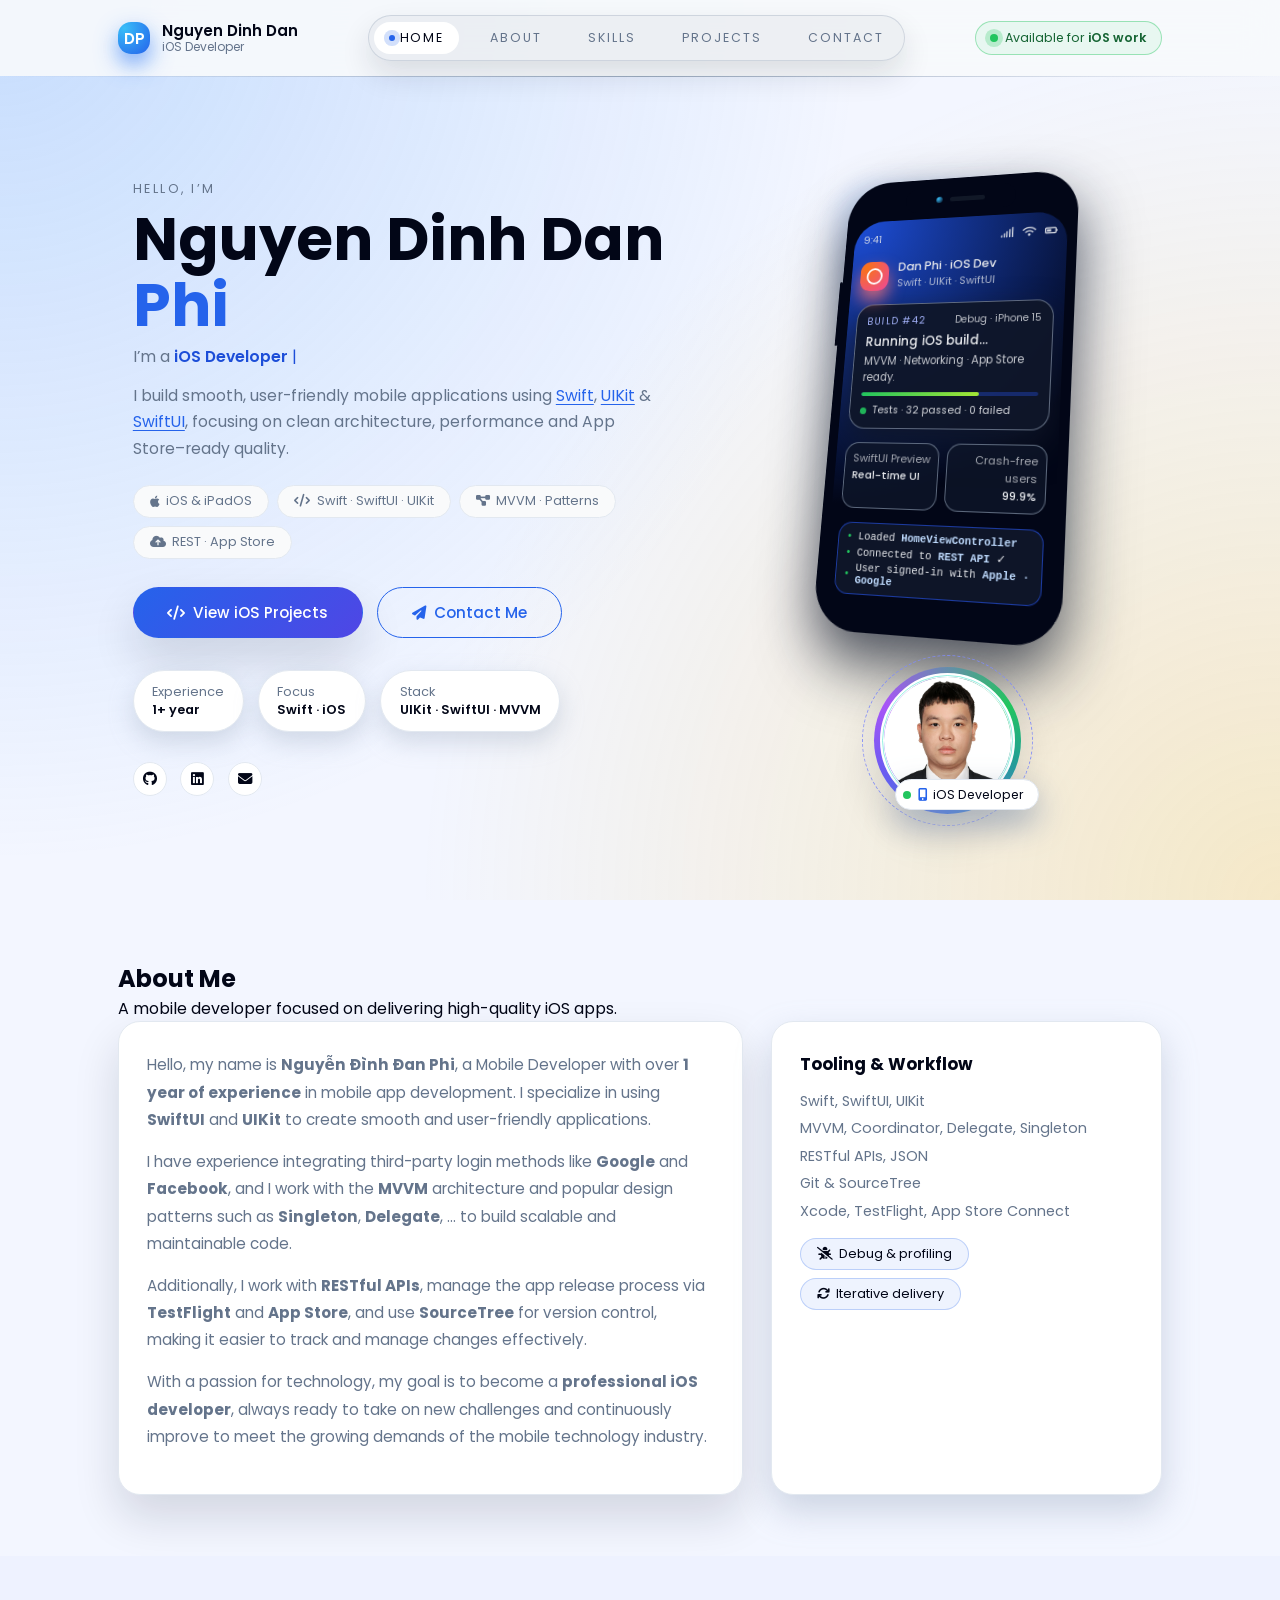
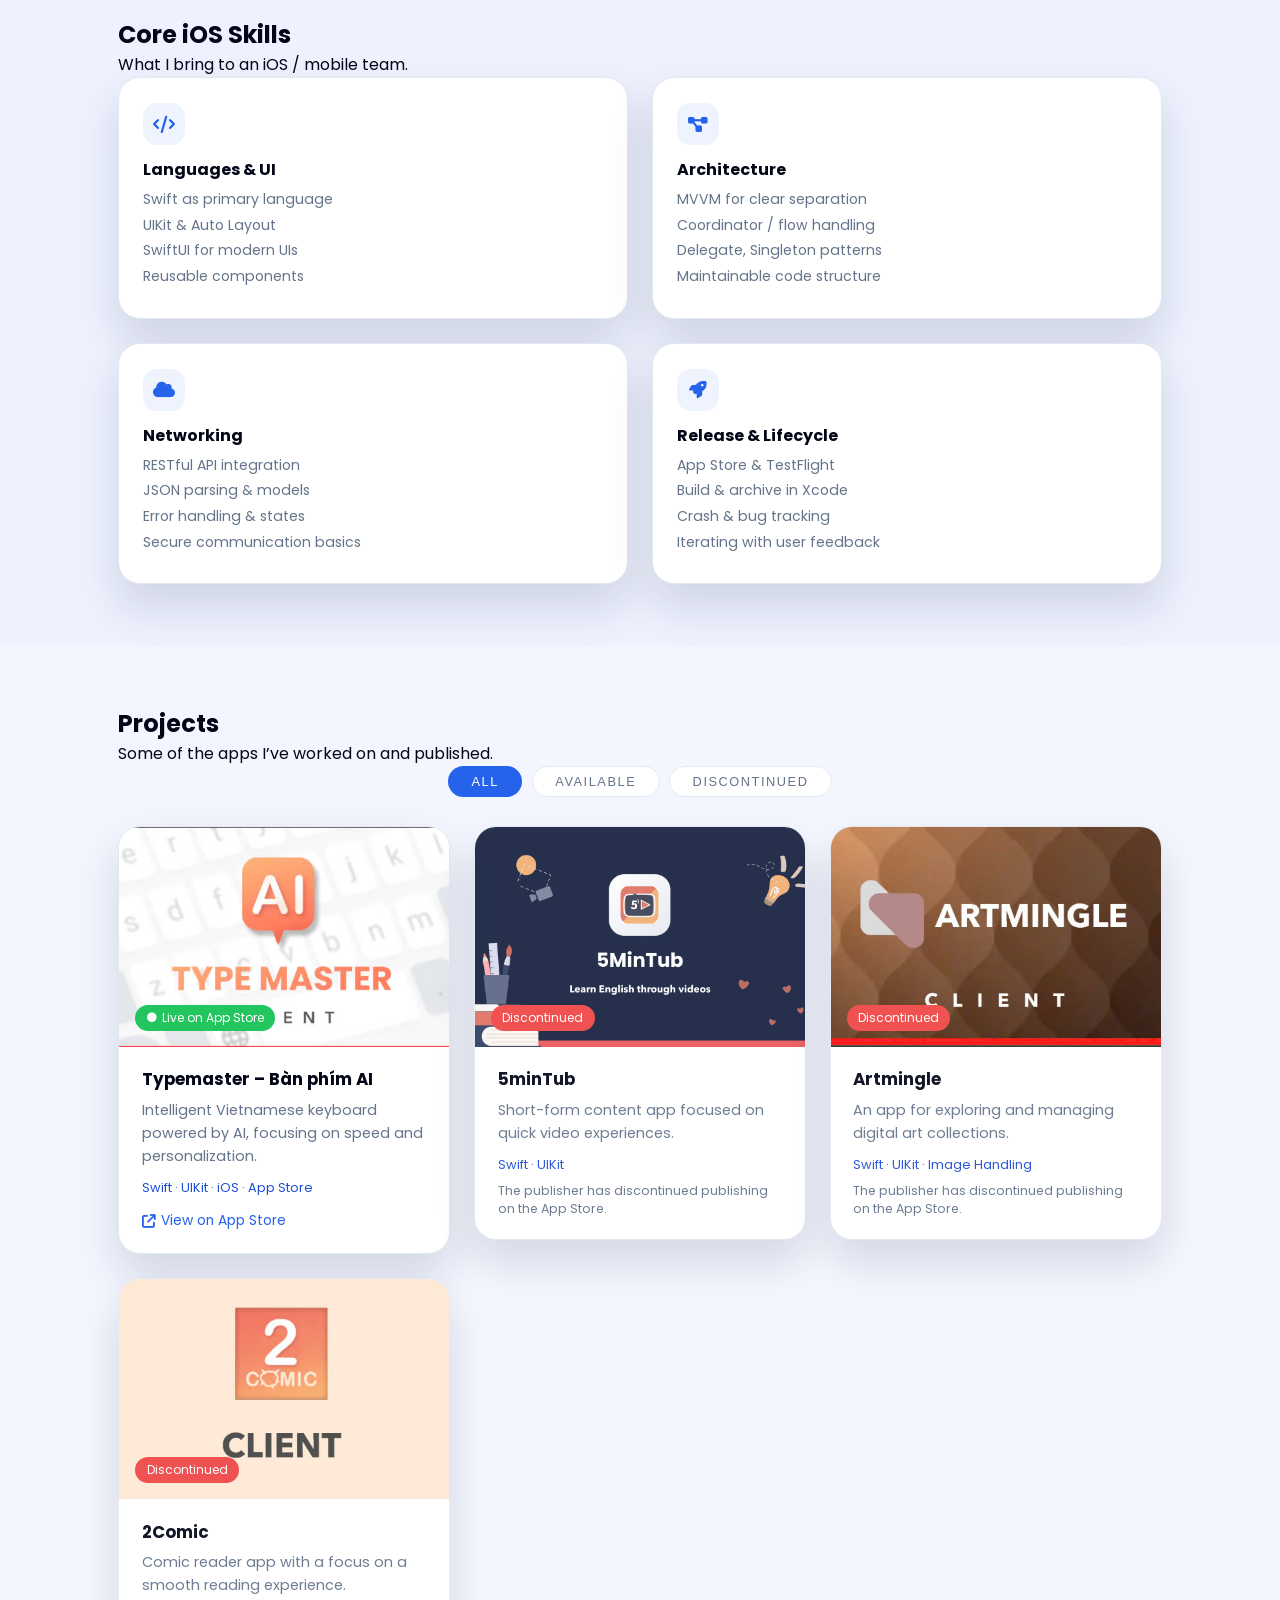
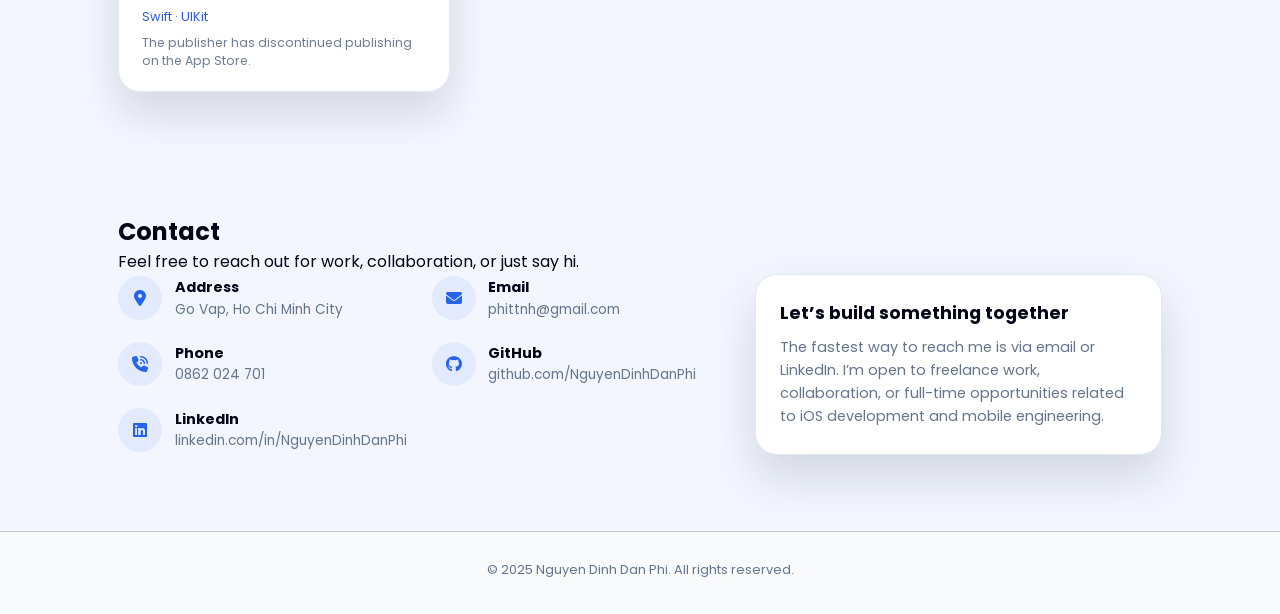
==== commit c697faa4: "update hero tag" ====
--- a/index.html
+++ b/index.html
@@ -11,13 +11,11 @@
       href="https://fonts.googleapis.com/css2?family=Poppins:wght@200;300;400;500;600;700&display=swap"
       rel="stylesheet"
     />
-
     <!-- Icons -->
     <link
       rel="stylesheet"
       href="https://cdnjs.cloudflare.com/ajax/libs/font-awesome/6.3.0/css/all.min.css"
     />
-
     <!-- Styles -->
     <link rel="stylesheet" href="./css/styles.css" />
   </head>
@@ -25,151 +23,261 @@
     <!-- Background blobs -->
     <div class="page-bg"></div>
 
-    <!-- ========= NAVBAR ========= -->
+    <!-- ========= HEADER + NAV ========= -->
     <header class="header">
       <nav class="nav container">
-        <a href="#home" class="logo">
-          <span class="highlighted">Dan</span> Phi
-        </a>
-
-        <div class="nav-links">
-          <a href="#home" class="nav-item nav-item-active">Home</a>
-          <a href="#about" class="nav-item">About</a>
-          <a href="#skills" class="nav-item">Skills</a>
-          <a href="#projects" class="nav-item">Projects</a>
-          <a href="#contact" class="nav-item">Contact</a>
-        </div>
-
-        <button class="toggler" aria-label="Open navigation">
-          <span class="line"></span>
-          <span class="line"></span>
-          <span class="line"></span>
-        </button>
+        <div class="nav-left">
+          <a href="#home" class="logo">
+            <span class="logo-badge">DP</span>
+            <span class="logo-text">
+              <span class="logo-name">Nguyen Dinh Dan</span>
+              <span class="logo-sub">iOS Developer</span>
+            </span>
+          </a>
+        </div>
+
+        <div class="nav-center">
+          <div class="nav-links">
+            <a href="#home" class="nav-item nav-item-active">
+              <span class="nav-dot"></span> Home
+            </a>
+            <a href="#about" class="nav-item">
+              <span class="nav-dot"></span> About
+            </a>
+            <a href="#skills" class="nav-item">
+              <span class="nav-dot"></span> Skills
+            </a>
+            <a href="#projects" class="nav-item">
+              <span class="nav-dot"></span> Projects
+            </a>
+            <a href="#contact" class="nav-item">
+              <span class="nav-dot"></span> Contact
+            </a>
+          </div>
+        </div>
+
+        <div class="nav-right">
+          <div class="nav-status-pill">
+            <span class="status-dot"></span>
+            <span class="status-text">
+              Available for <span class="status-highlight">iOS work</span>
+            </span>
+          </div>
+
+          <button class="toggler" aria-label="Open navigation">
+            <span class="line"></span>
+            <span class="line"></span>
+            <span class="line"></span>
+          </button>
+        </div>
       </nav>
     </header>
 
     <main>
-      <!-- ========= HERO (REDESIGNED) ========= -->
-      <section class="section hero" id="home">
-        <div class="container hero-inner">
-          <!-- Left: text -->
-          <div class="hero-info" data-animate="fade-left">
-            <p class="hero-kicker">HELLO, I’M</p>
-            <h1 class="title">
-              Nguyen Dinh Dan <span class="highlighted">Phi</span>
-            </h1>
-
-            <p class="hero-role-line">
-              I’m a
-              <span id="typed-role" class="typed-role">Swift Enthusiast</span>
-              <span class="typed-cursor">|</span>
-            </p>
-
-            <p class="hero-description">
-              I build smooth, user-friendly mobile applications using
-              <a href="#skills" class="hero-link">Swift</a>,
-              <a href="#skills" class="hero-link">UIKit</a> &
-              <a href="#skills" class="hero-link">SwiftUI</a>, focusing on clean
-              architecture, performance and App Store–ready quality.
-            </p>
-
-            <div class="hero-chips">
-              <span class="pill-soft">
-                <i class="fa-brands fa-apple"></i> iOS &amp; iPadOS
+      <!-- ========= HERO ========= -->
+ <section class="section hero" id="home">
+  <div class="container hero-inner">
+    <!-- Left: text -->
+    <div class="hero-info" data-animate="fade-left">
+      <p class="hero-kicker">HELLO, I’M</p>
+      <h1 class="title">
+        Nguyen Dinh Dan <span class="highlighted">Phi</span>
+      </h1>
+
+      <p class="hero-role-line">
+        I’m a
+        <span id="typed-role" class="typed-role">Mobile Developer</span>
+        <span class="typed-cursor">|</span>
+      </p>
+
+      <p class="hero-description">
+        I build smooth, user-friendly mobile applications using
+        <a href="#skills" class="hero-link">Swift</a>,
+        <a href="#skills" class="hero-link">UIKit</a> &
+        <a href="#skills" class="hero-link">SwiftUI</a>, focusing on clean
+        architecture, performance and App Store–ready quality.
+      </p>
+
+      <div class="hero-chips">
+        <span class="pill-soft">
+          <i class="fa-brands fa-apple"></i> iOS &amp; iPadOS
+        </span>
+        <span class="pill-soft">
+          <i class="fa-solid fa-code"></i> Swift · SwiftUI · UIKit
+        </span>
+        <span class="pill-soft">
+          <i class="fa-solid fa-diagram-project"></i> MVVM · Patterns
+        </span>
+        <span class="pill-soft">
+          <i class="fa-solid fa-cloud-arrow-up"></i> REST · App Store
+        </span>
+      </div>
+
+      <div class="hero-actions">
+        <a href="#projects" class="btn btn-primary">
+          <i class="fa-solid fa-code"></i>
+          View iOS Projects
+        </a>
+        <a href="#contact" class="btn btn-outline">
+          <i class="fa-solid fa-paper-plane"></i>
+          Contact Me
+        </a>
+      </div>
+
+      <div class="hero-meta">
+        <div class="hero-meta-item">
+          <span class="meta-label">Experience</span>
+          <span class="meta-value">1+ year</span>
+        </div>
+        <div class="hero-meta-item">
+          <span class="meta-label">Focus</span>
+          <span class="meta-value">Swift · iOS</span>
+        </div>
+        <div class="hero-meta-item">
+          <span class="meta-label">Stack</span>
+          <span class="meta-value">UIKit · SwiftUI · MVVM</span>
+        </div>
+      </div>
+
+      <div class="hero-socials">
+        <a
+          href="https://github.com/NguyenDinhDanPhi"
+          target="_blank"
+          aria-label="GitHub"
+        >
+          <i class="fa-brands fa-github"></i>
+        </a>
+        <a
+          href="https://www.linkedin.com/in/nguyen-dinh-dan-phi-95a1b9267/"
+          target="_blank"
+          aria-label="LinkedIn"
+        >
+          <i class="fa-brands fa-linkedin"></i>
+        </a>
+        <a href="mailto:phittnh@gmail.com" aria-label="Email">
+          <i class="fa-solid fa-envelope"></i>
+        </a>
+      </div>
+    </div>
+
+    <!-- Right: iPhone + avatar -->
+    <div class="hero-visual" data-animate="fade-right">
+      <!-- iPhone block -->
+      <div class="hero-device-block">
+        <div class="hero-device-gradient"></div>
+
+        <div class="hero-device">
+          <!-- iPhone side button -->
+          <div class="hero-device-side hero-device-side-left"></div>
+
+          <!-- notch -->
+          <div class="hero-device-notch">
+            <span class="hero-device-camera"></span>
+            <span class="hero-device-speaker"></span>
+          </div>
+
+          <!-- screen with custom UI -->
+          <div class="hero-device-screen">
+            <!-- status bar -->
+            <div class="device-status-bar">
+              <span class="device-status-time">9:41</span>
+              <span class="device-status-icons">
+                <i class="fa-solid fa-signal"></i>
+                <i class="fa-solid fa-wifi"></i>
+                <i class="fa-solid fa-battery-half"></i>
               </span>
-              <span class="pill-soft">
-                <i class="fa-solid fa-code"></i> Swift · SwiftUI · UIKit
-              </span>
-              <span class="pill-soft">
-                <i class="fa-solid fa-diagram-project"></i> MVVM · Patterns
-              </span>
-              <span class="pill-soft">
-                <i class="fa-solid fa-cloud-arrow-up"></i> REST · App Store
-              </span>
-            </div>
-
-            <div class="hero-actions">
-              <a href="#projects" class="btn btn-primary">
-                <i class="fa-solid fa-code"></i>
-                View iOS Projects
-              </a>
-              <a href="#contact" class="btn btn-outline">
-                <i class="fa-solid fa-paper-plane"></i>
-                Contact Me
-              </a>
-            </div>
-
-            <div class="hero-meta">
-              <div class="hero-meta-item">
-                <span class="meta-label">Experience</span>
-                <span class="meta-value">1+ year</span>
-              </div>
-              <div class="hero-meta-item">
-                <span class="meta-label">Focus</span>
-                <span class="meta-value">Swift · iOS</span>
-              </div>
-              <div class="hero-meta-item">
-                <span class="meta-label">Stack</span>
-                <span class="meta-value">UIKit · SwiftUI · MVVM</span>
-              </div>
-            </div>
-
-            <div class="hero-socials">
-              <a
-                href="https://github.com/NguyenDinhDanPhi"
-                target="_blank"
-                aria-label="GitHub"
-              >
-                <i class="fa-brands fa-github"></i>
-              </a>
-              <a
-                href="https://www.linkedin.com/in/nguyen-dinh-dan-phi-95a1b9267/"
-                target="_blank"
-                aria-label="LinkedIn"
-              >
-                <i class="fa-brands fa-linkedin"></i>
-              </a>
-              <a href="mailto:phittnh@gmail.com" aria-label="Email">
-                <i class="fa-solid fa-envelope"></i>
-              </a>
-            </div>
-          </div>
-
-          <!-- Right: device + avatar -->
-          <div class="hero-visual" data-animate="fade-right">
-            <div class="hero-device-wrapper">
-              <div class="hero-device-shadow"></div>
-              <div class="hero-device">
-                <div class="hero-device-notch"></div>
-                <div class="hero-device-screen">
-                  <img
-                    src="./image/typemaster.jpg"
-                    alt="Typemaster – Bàn phím AI"
-                  />
-                  <div class="hero-device-overlay">
-                    <span class="device-label">Featured iOS App</span>
-                    <span class="device-title">Typemaster – Bàn phím AI</span>
-                  </div>
-                </div>
-              </div>
-            </div>
-
-            <div class="hero-avatar" data-animate="float">
-              <div class="hero-avatar-orbit"></div>
-              <div class="hero-avatar-border">
-                <img src="./image/phi.png" alt="Nguyen Dinh Dan Phi" />
-              </div>
-              <div class="hero-avatar-badge">
-                <span class="badge-dot"></span>
-                <span class="badge-text">
-                  <i class="fa-solid fa-mobile-screen-button"></i>
-                  iOS Developer
+            </div>
+
+            <!-- top app icon row -->
+            <div class="device-top-row">
+              <div class="device-app-icon">
+                <span class="device-app-swift"></span>
+              </div>
+              <div class="device-top-text">
+                <p class="device-top-title">Dan Phi · iOS Dev</p>
+                <p class="device-top-sub">Swift · UIKit · SwiftUI</p>
+              </div>
+            </div>
+
+            <!-- main card: running build -->
+            <div class="device-main-card">
+              <div class="device-main-header">
+                <span class="device-main-label">BUILD #42</span>
+                <span class="device-main-env">Debug · iPhone 15</span>
+              </div>
+              <p class="device-main-title">Running iOS build…</p>
+              <p class="device-main-desc">
+                MVVM · Networking · App Store ready.
+              </p>
+              <div class="device-main-progress">
+                <div class="device-main-progress-bar"></div>
+              </div>
+              <div class="device-main-footer">
+                <span class="device-dot device-dot-green"></span>
+                <span class="device-main-footer-text">
+                  Tests · 32 passed · 0 failed
                 </span>
               </div>
             </div>
-          </div>
-        </div>
-      </section>
+
+            <!-- secondary cards -->
+            <div class="device-secondary">
+              <div class="device-secondary-card">
+                <span class="device-secondary-label">SwiftUI Preview</span>
+                <span class="device-secondary-value">Real-time UI</span>
+              </div>
+              <div class="device-secondary-card device-secondary-card-right">
+                <span class="device-secondary-label">Crash-free users</span>
+                <span class="device-secondary-value">99.9%</span>
+              </div>
+            </div>
+
+            <!-- log console -->
+            <div class="device-console">
+              <div class="device-console-line">
+                <span class="device-console-bullet">•</span>
+                <span class="device-console-text">
+                  Loaded <strong>HomeViewController</strong>
+                </span>
+              </div>
+              <div class="device-console-line">
+                <span class="device-console-bullet">•</span>
+                <span class="device-console-text">
+                  Connected to <strong>REST API</strong> ✓
+                </span>
+              </div>
+              <div class="device-console-line">
+                <span class="device-console-bullet">•</span>
+                <span class="device-console-text">
+                  User signed-in with <strong>Apple · Google</strong>
+                </span>
+              </div>
+            </div>
+          </div>
+        </div>
+
+        <div class="hero-device-reflection"></div>
+      </div>
+
+      <!-- avatar badge -->
+      <div class="hero-avatar" data-animate="float">
+        <div class="hero-avatar-orbit hero-avatar-orbit-outer"></div>
+        <div class="hero-avatar-orbit hero-avatar-orbit-inner"></div>
+        <div class="hero-avatar-border">
+          <img src="./image/phi.png" alt="Nguyen Dinh Dan Phi" />
+        </div>
+        <div class="hero-avatar-badge">
+          <span class="badge-dot"></span>
+          <span class="badge-text">
+            <i class="fa-solid fa-mobile-screen-button"></i>
+            iOS Developer
+          </span>
+        </div>
+      </div>
+    </div>
+  </div>
+</section>
+
 
       <!-- ========= ABOUT ========= -->
       <section class="section" id="about">
--- a/css/styles.css
+++ b/css/styles.css
@@ -20,7 +20,7 @@
   --shadow-subtle: 0 10px 24px rgba(148, 163, 184, 0.35);
   --radius-lg: 22px;
   --radius-pill: 999px;
-  --nav-height: 72px;
+  --nav-height: 76px;
   --transition-fast: 0.22s ease;
   --transition-medium: 0.35s ease;
 }
@@ -44,8 +44,8 @@
   inset: 0;
   z-index: -1;
   background:
-    radial-gradient(circle at top left, rgba(96, 165, 250, 0.26), transparent 55%),
-    radial-gradient(circle at bottom right, rgba(251, 191, 36, 0.24), transparent 55%);
+    radial-gradient(circle at top left, rgba(96, 165, 250, 0.3), transparent 55%),
+    radial-gradient(circle at bottom right, rgba(251, 191, 36, 0.25), transparent 55%);
   animation: bg-pulse 22s ease-in-out infinite alternate;
 }
 
@@ -70,7 +70,7 @@
 }
 
 .highlighted {
-  color: var(--accent);
+  color: #2563eb;
 }
 
 .hidden {
@@ -100,7 +100,7 @@
 }
 
 .btn-primary {
-  background: #1d4ed8;
+  background: linear-gradient(135deg, #2563eb, #4f46e5);
   color: #ffffff;
   box-shadow: var(--shadow-soft);
 }
@@ -155,15 +155,24 @@
   box-shadow: 0 8px 18px rgba(148, 163, 184, 0.32);
 }
 
-/* ========== NAVBAR ========== */
+/* ========== HEADER & NAVBAR ========== */
 .header {
   position: fixed;
   top: 0;
   inset-inline: 0;
   z-index: 100;
   backdrop-filter: blur(18px);
-  background: rgba(248, 250, 252, 0.96);
-  border-bottom: 1px solid rgba(148, 163, 184, 0.35);
+  background: rgba(248, 250, 252, 0.9);
+}
+
+.header::before {
+  content: "";
+  position: absolute;
+  inset-inline: 0;
+  bottom: -1px;
+  height: 1px;
+  background: linear-gradient(90deg, rgba(148, 163, 184, 0), #94a3b8, rgba(148, 163, 184, 0));
+  opacity: 0.9;
 }
 
 .nav {
@@ -172,83 +181,210 @@
   justify-content: space-between;
   height: var(--nav-height);
   padding: 0 1.5rem;
-}
-
+  position: relative;
+}
+
+/* logo */
 .logo {
-  font-weight: 700;
-  font-size: 1.3rem;
-  letter-spacing: 0.03em;
-  color: var(--primary);
+  display: flex;
+  align-items: center;
+  gap: 0.75rem;
+}
+
+.logo-badge {
+  width: 32px;
+  height: 32px;
+  border-radius: 13px;
+  background: radial-gradient(circle at 20% 20%, #38bdf8, #2563eb);
+  color: #ffffff;
+  font-size: 0.95rem;
+  font-weight: 600;
+  display: flex;
+  align-items: center;
+  justify-content: center;
+  box-shadow: 0 10px 22px rgba(59, 130, 246, 0.7);
+}
+
+.logo-text {
+  display: flex;
+  flex-direction: column;
+  line-height: 1.1;
+}
+
+.logo-name {
+  font-size: 0.95rem;
+  font-weight: 600;
+  color: #020617;
+}
+
+.logo-sub {
+  font-size: 0.75rem;
+  color: #64748b;
+}
+
+/* nav links */
+.nav-center {
+  flex: 1;
+  display: flex;
+  justify-content: center;
 }
 
 .nav-links {
-  position: absolute;
-  top: var(--nav-height);
-  left: -200%;
-  width: 100%;
-  padding: 1.25rem 1.5rem 1.8rem;
+  display: flex;
+  align-items: center;
+  gap: 0.4rem;
+  padding: 0.35rem;
+  border-radius: 999px;
+  background: rgba(15, 23, 42, 0.04);
+  border: 1px solid rgba(148, 163, 184, 0.35);
+  box-shadow: 0 14px 30px rgba(15, 23, 42, 0.12);
+}
+
+.nav-item {
+  position: relative;
+  padding: 0.45rem 0.9rem 0.45rem 0.9rem;
+  border-radius: 999px;
+  font-size: 0.78rem;
+  text-transform: uppercase;
+  letter-spacing: 0.16em;
+  color: #64748b;
+  display: inline-flex;
+  align-items: center;
+  gap: 0.3rem;
+  cursor: pointer;
+  transition: all var(--transition-fast);
+}
+
+.nav-dot {
+  width: 6px;
+  height: 6px;
+  border-radius: 999px;
+  background: transparent;
+  box-shadow: 0 0 0 0 rgba(37, 99, 235, 0);
+  transition: all var(--transition-fast);
+}
+
+.nav-item-active,
+.nav-item:hover {
   background: #ffffff;
-  display: flex;
-  flex-direction: column;
-  gap: 0.8rem;
-  transition: left 0.4s ease;
-  border-bottom: 1px solid var(--border-subtle);
-}
-
-.nav-active {
-  left: 0;
-}
-
-.nav-item {
-  font-size: 0.85rem;
-  text-transform: uppercase;
-  letter-spacing: 0.12em;
-  opacity: 0.7;
-  position: relative;
-  padding-bottom: 0.2rem;
-  color: var(--secondary);
-}
-
-.nav-item::after {
-  content: "";
-  position: absolute;
-  left: 0;
-  bottom: -0.3rem;
-  width: 0;
-  height: 2px;
-  background: linear-gradient(90deg, #2563eb, #4f46e5);
-  transition: width 0.25s ease;
-}
-
-.nav-item:hover {
-  opacity: 1;
-  color: var(--primary);
-}
-
-.nav-item-active {
-  opacity: 1;
-  color: var(--primary);
-}
-
-.nav-item-active::after {
-  width: 100%;
-}
-
-/* toggler */
+  color: #020617;
+}
+
+.nav-item-active .nav-dot,
+.nav-item:hover .nav-dot {
+  background: #2563eb;
+  box-shadow: 0 0 0 5px rgba(37, 99, 235, 0.2);
+}
+
+/* nav right */
+.nav-right {
+  display: flex;
+  align-items: center;
+  gap: 0.9rem;
+}
+
+.nav-status-pill {
+  display: inline-flex;
+  align-items: center;
+  gap: 0.45rem;
+  padding: 0.45rem 0.9rem;
+  border-radius: 999px;
+  background: rgba(34, 197, 94, 0.07);
+  border: 1px solid rgba(34, 197, 94, 0.4);
+  font-size: 0.78rem;
+  color: #166534;
+}
+
+.status-dot {
+  width: 8px;
+  height: 8px;
+  border-radius: 999px;
+  background: #22c55e;
+  box-shadow: 0 0 0 5px rgba(34, 197, 94, 0.25);
+}
+
+.status-text {
+  white-space: nowrap;
+}
+
+.status-highlight {
+  font-weight: 600;
+}
+
+/* toggler mobile */
 .toggler {
   cursor: pointer;
-  display: flex;
+  display: none;
   flex-direction: column;
   gap: 5px;
   background: none;
   border: none;
+  padding: 0.2rem;
 }
 
 .toggler .line {
-  width: 24px;
+  width: 22px;
   height: 2px;
   background-color: var(--primary);
   border-radius: 999px;
+}
+
+/* mobile drawer */
+@media screen and (max-width: 799px) {
+  .nav {
+    padding-inline: 1.25rem;
+  }
+
+  .nav-center {
+    position: fixed;
+    top: var(--nav-height);
+    left: 0;
+    right: 0;
+    display: block;
+    pointer-events: none;
+  }
+
+  .nav-links {
+    flex-direction: column;
+    align-items: stretch;
+    gap: 0.5rem;
+    margin: 0 1.25rem;
+    padding: 0.75rem;
+    transform: translateY(-20px);
+    opacity: 0;
+    background: rgba(248, 250, 252, 0.98);
+    border-radius: 18px;
+    border: 1px solid rgba(148, 163, 184, 0.55);
+    box-shadow: 0 22px 45px rgba(15, 23, 42, 0.3);
+    transition:
+      opacity 0.3s ease,
+      transform 0.3s ease;
+  }
+
+  .nav-links.nav-active {
+    opacity: 1;
+    transform: translateY(0);
+    pointer-events: auto;
+  }
+
+  .nav-item {
+    justify-content: flex-start;
+  }
+
+  .nav-status-pill {
+    display: none;
+  }
+
+  .toggler {
+    display: flex;
+  }
+}
+
+/* desktop tweaks */
+@media screen and (min-width: 800px) {
+  .nav-links.nav-active {
+    /* desktop không dùng lớp này */
+  }
 }
 
 /* ========== HERO ========== */
@@ -264,7 +400,6 @@
   gap: 3.4rem;
 }
 
-/* left */
 .hero-info {
   max-width: 560px;
   margin: 0 auto;
@@ -385,90 +520,312 @@
   transform: translateY(-1px) scale(1.03);
 }
 
-/* right */
+/* hero right */
 .hero-visual {
   display: grid;
-  gap: 1.6rem;
+  gap: 1.8rem;
   justify-items: center;
 }
 
-.hero-device-wrapper {
+/* ===== iPhone shell ===== */
+.hero-device-block {
   position: relative;
-  width: 240px;
-  height: 460px;
-}
-
-.hero-device-shadow {
+  width: 250px;
+  height: 470px;
+}
+
+.hero-device-gradient {
   position: absolute;
-  inset: 18px 8px 0;
+  inset: 22px 12px 40px;
   border-radius: 40px;
-  background: radial-gradient(circle at top, rgba(15, 23, 42, 0.35), transparent 60%);
-  filter: blur(22px);
-  z-index: -1;
-  animation: glow-pulse 4.2s ease-in-out infinite alternate;
+  background:
+    radial-gradient(circle at top, rgba(59, 130, 246, 0.26), transparent 55%),
+    radial-gradient(circle at bottom, rgba(14, 116, 144, 0.35), transparent 55%);
+  filter: blur(10px);
+  z-index: -2;
 }
 
 .hero-device {
   width: 100%;
   height: 100%;
-  border-radius: 40px;
+  border-radius: 46px;
   background: #020617;
   padding: 10px;
-  box-shadow: 0 26px 58px rgba(15, 23, 42, 0.7);
+  box-shadow: 0 28px 60px rgba(15, 23, 42, 0.75);
   transform-origin: center;
-  transform: perspective(980px) rotateY(-16deg) rotateX(10deg);
+  transform: perspective(980px) rotateY(-18deg) rotateX(12deg);
   animation: device-tilt 14s ease-in-out infinite alternate;
-}
-
+  position: relative;
+}
+
+/* side button */
+.hero-device-side {
+  position: absolute;
+  left: -3px;
+  top: 110px;
+  width: 3px;
+  height: 70px;
+  border-radius: 10px;
+  background: #020617;
+}
+
+/* notch + camera + speaker */
 .hero-device-notch {
-  width: 48%;
-  height: 18px;
+  width: 52%;
+  height: 26px;
   border-radius: 999px;
   background: #020617;
   margin: 0 auto 8px;
-}
-
+  display: flex;
+  align-items: center;
+  justify-content: center;
+  gap: 8px;
+}
+
+.hero-device-camera {
+  width: 7px;
+  height: 7px;
+  border-radius: 50%;
+  background: radial-gradient(circle at 30% 30%, #38bdf8, #020617);
+}
+
+.hero-device-speaker {
+  width: 38px;
+  height: 5px;
+  border-radius: 999px;
+  background: #111827;
+}
+
+/* ===== iPhone screen content ===== */
 .hero-device-screen {
-  border-radius: 30px;
+  border-radius: 32px;
   overflow: hidden;
   position: relative;
-}
-
-.hero-device-screen img {
+  min-height: 390px;
+  padding: 12px 10px 12px;
+  display: flex;
+  flex-direction: column;
+  gap: 10px;
+  background: radial-gradient(circle at top left, #1d4ed8, #020617 65%);
+}
+
+/* status bar */
+.device-status-bar {
+  display: flex;
+  align-items: center;
+  justify-content: space-between;
+  color: #e5e7eb;
+  font-size: 0.7rem;
+  opacity: 0.9;
+}
+
+.device-status-icons i {
+  margin-left: 6px;
+  font-size: 0.7rem;
+}
+
+/* top app row */
+.device-top-row {
+  display: flex;
+  align-items: center;
+  gap: 10px;
+  margin-top: 4px;
+}
+
+.device-app-icon {
+  width: 32px;
+  height: 32px;
+  border-radius: 11px;
+  background: radial-gradient(circle at 20% 20%, #f97316, #ec4899);
+  display: flex;
+  align-items: center;
+  justify-content: center;
+  box-shadow: 0 10px 18px rgba(248, 113, 113, 0.8);
+  position: relative;
+}
+
+.device-app-swift::before {
+  content: "";
+  display: block;
+  width: 18px;
+  height: 18px;
+  background: transparent;
+  border-radius: 50%;
+  box-shadow: 0 0 0 2px #fff inset;
+}
+
+.device-top-text {
+  color: #e5e7eb;
+}
+
+.device-top-title {
+  font-size: 0.8rem;
+  font-weight: 500;
+}
+
+.device-top-sub {
+  font-size: 0.7rem;
+  opacity: 0.75;
+}
+
+/* main build card */
+.device-main-card {
+  margin-top: 4px;
+  background: rgba(15, 23, 42, 0.95);
+  border-radius: 18px;
+  padding: 10px 11px;
+  border: 1px solid rgba(148, 163, 184, 0.6);
+  color: #e5e7eb;
+  box-shadow: 0 16px 34px rgba(15, 23, 42, 0.9);
+  font-size: 0.75rem;
+}
+
+.device-main-header {
+  display: flex;
+  justify-content: space-between;
+  align-items: center;
+  margin-bottom: 4px;
+}
+
+.device-main-label {
+  font-size: 0.65rem;
+  text-transform: uppercase;
+  letter-spacing: 0.12em;
+  color: #a5b4fc;
+}
+
+.device-main-env {
+  font-size: 0.65rem;
+  opacity: 0.8;
+}
+
+.device-main-title {
+  font-size: 0.85rem;
+  font-weight: 500;
+}
+
+.device-main-desc {
+  font-size: 0.72rem;
+  opacity: 0.85;
+  margin-top: 2px;
+}
+
+.device-main-progress {
+  margin-top: 7px;
   width: 100%;
-  height: 380px;
-  object-fit: cover;
-  transform: scale(1.03);
-}
-
-.hero-device-overlay {
-  position: absolute;
-  left: 12px;
-  right: 12px;
-  bottom: 12px;
-  border-radius: 18px;
-  padding: 0.55rem 0.7rem;
-  background: linear-gradient(
-    to top,
-    rgba(15, 23, 42, 0.95),
-    rgba(15, 23, 42, 0.45),
-    transparent
-  );
+  height: 4px;
+  border-radius: 999px;
+  background: rgba(30, 64, 175, 0.5);
+  overflow: hidden;
+}
+
+.device-main-progress-bar {
+  width: 68%;
+  height: 100%;
+  border-radius: 999px;
+  background: linear-gradient(90deg, #22c55e, #a3e635);
+  animation: device-progress 3.5s ease-in-out infinite alternate;
+}
+
+.device-main-footer {
+  display: flex;
+  align-items: center;
+  gap: 6px;
+  margin-top: 7px;
+  font-size: 0.68rem;
+  opacity: 0.9;
+}
+
+.device-dot {
+  width: 7px;
+  height: 7px;
+  border-radius: 999px;
+}
+
+.device-dot-green {
+  background: #22c55e;
+}
+
+/* secondary cards */
+.device-secondary {
+  display: flex;
+  gap: 8px;
+  margin-top: 4px;
+}
+
+.device-secondary-card {
+  flex: 1;
+  background: rgba(15, 23, 42, 0.78);
+  border-radius: 14px;
+  padding: 7px 8px;
+  border: 1px solid rgba(148, 163, 184, 0.6);
+  font-size: 0.7rem;
   color: #e5e7eb;
 }
 
-.device-label {
-  font-size: 0.7rem;
-  text-transform: uppercase;
-  letter-spacing: 0.13em;
-  opacity: 0.75;
-}
-
-.device-title {
+.device-secondary-card-right {
+  text-align: right;
+}
+
+.device-secondary-label {
   display: block;
-  font-size: 0.9rem;
+  opacity: 0.7;
+}
+
+.device-secondary-value {
   font-weight: 500;
-  margin-top: 0.2rem;
+  margin-top: 1px;
+}
+
+/* console log */
+.device-console {
+  margin-top: 4px;
+  background: rgba(15, 23, 42, 0.95);
+  border-radius: 14px;
+  padding: 7px 8px;
+  border: 1px solid rgba(30, 64, 175, 0.9);
+  font-size: 0.68rem;
+  color: #e5e7eb;
+  font-family: SFMono-Regular, Menlo, Monaco, Consolas, "Liberation Mono",
+    "Courier New", monospace;
+}
+
+.device-console-line {
+  display: flex;
+  align-items: center;
+  gap: 6px;
+  margin-bottom: 3px;
+}
+
+.device-console-line:last-child {
+  margin-bottom: 0;
+}
+
+.device-console-bullet {
+  color: #22c55e;
+}
+
+.device-console-text strong {
+  color: #bfdbfe;
+}
+
+/* animation */
+@keyframes device-tilt {
+  0% {
+    transform: perspective(980px) rotateY(-15deg) rotateX(10deg);
+  }
+  100% {
+    transform: perspective(980px) rotateY(-20deg) rotateX(14deg);
+  }
+}
+
+@keyframes device-progress {
+  0% {
+    width: 45%;
+  }
+  100% {
+    width: 88%;
+  }
 }
 
 /* avatar */
@@ -479,10 +836,22 @@
 
 .hero-avatar-orbit {
   position: absolute;
-  inset: -10px;
+  inset: -12px;
   border-radius: 50%;
   border: 1px dashed rgba(129, 140, 248, 0.9);
-  animation: orbit-spin 18s linear infinite;
+  pointer-events: none;
+}
+
+.hero-avatar-orbit-outer {
+  animation: orbit-spin 22s linear infinite;
+}
+
+.hero-avatar-orbit-inner {
+  inset: 8px;
+  border-style: solid;
+  border-color: rgba(94, 234, 212, 0.65);
+  border-width: 1px;
+  animation: orbit-spin 18s linear infinite reverse;
 }
 
 .hero-avatar-border {
@@ -531,37 +900,28 @@
   color: var(--accent);
 }
 
-/* ========== SECTION HEADERS ========== */
-.section-header {
-  text-align: center;
-  margin-bottom: 2.5rem;
-}
-
-.secondary-title {
-  font-size: 1.7rem;
-  display: inline-block;
-  position: relative;
-  padding-bottom: 0.4rem;
-  color: var(--primary);
-}
-
-.secondary-title::after {
-  content: "";
-  position: absolute;
-  left: 50%;
-  transform: translateX(-50%);
-  bottom: -0.35rem;
-  width: 60px;
-  height: 3px;
-  border-radius: 999px;
-  background: linear-gradient(90deg, #2563eb, #4f46e5);
-}
-
-.section-subtitle {
-  margin-top: 0.9rem;
-  font-size: 0.95rem;
-  color: var(--secondary);
-}
+/* responsive hero */
+@media screen and (min-width: 800px) {
+  .hero-inner {
+    grid-template-columns: minmax(0, 1.4fr) minmax(0, 1fr);
+    align-items: center;
+  }
+
+  .hero-info {
+    margin: 0;
+  }
+
+  .title {
+    font-size: 3.3rem;
+  }
+}
+
+@media screen and (min-width: 1024px) {
+  .title {
+    font-size: 3.7rem;
+  }
+}
+
 
 /* ========== ABOUT ========== */
 .about-grid {
@@ -756,7 +1116,6 @@
   transform: scale(1.05);
 }
 
-/* badges */
 .badge {
   position: absolute;
   left: 1rem;
@@ -978,15 +1337,6 @@
   }
 }
 
-@keyframes glow-pulse {
-  0% {
-    opacity: 0.4;
-  }
-  100% {
-    opacity: 0.9;
-  }
-}
-
 @keyframes bg-pulse {
   0% {
     transform: translate3d(0, 0, 0) scale(1);
@@ -998,10 +1348,10 @@
 
 @keyframes device-tilt {
   0% {
-    transform: perspective(980px) rotateY(-13deg) rotateX(7deg);
+    transform: perspective(980px) rotateY(-15deg) rotateX(10deg);
   }
   100% {
-    transform: perspective(980px) rotateY(-19deg) rotateX(11deg);
+    transform: perspective(980px) rotateY(-20deg) rotateX(14deg);
   }
 }
 
@@ -1016,27 +1366,13 @@
 }
 
 /* ========== RESPONSIVE ========== */
-@media screen and (min-width: 700px) {
+@media screen and (min-width: 800px) {
   .container {
     padding-inline: 2.4rem;
   }
 
   .nav {
     padding-inline: 2.4rem;
-  }
-
-  .nav-links {
-    position: static;
-    flex-direction: row;
-    width: auto;
-    padding: 0;
-    background: transparent;
-    border-bottom: none;
-    gap: 1.2rem;
-  }
-
-  .toggler {
-    display: none;
   }
 
   .hero-inner {
@@ -1049,7 +1385,7 @@
   }
 
   .title {
-    font-size: 3.2rem;
+    font-size: 3.3rem;
   }
 
   .about-grid {
@@ -1075,7 +1411,7 @@
 
 @media screen and (min-width: 1024px) {
   .title {
-    font-size: 3.6rem;
+    font-size: 3.7rem;
   }
 
   .grid {
